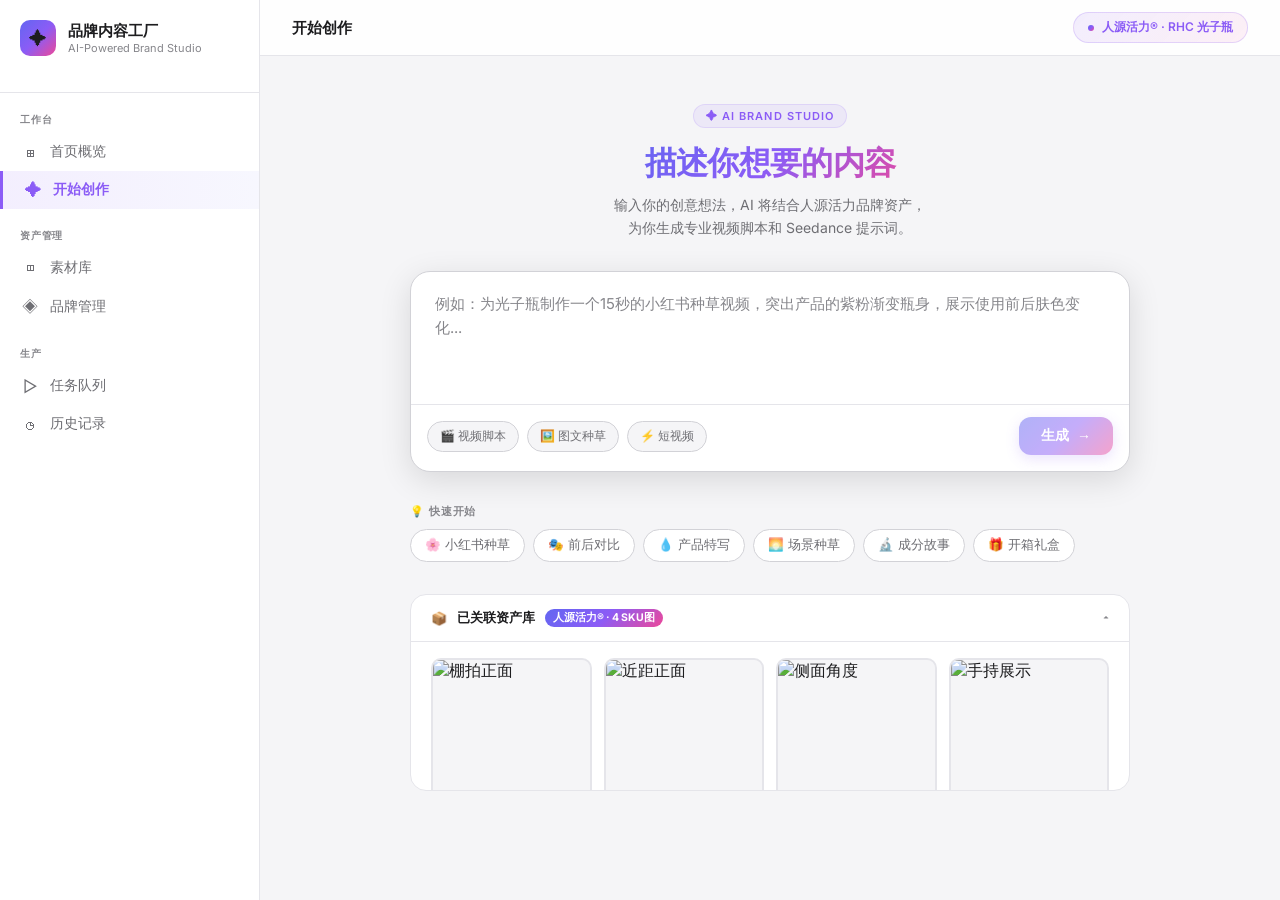
==== creation.html @ 879e96d5 "init: existing files before refactor" ====
<!DOCTYPE html>
<html lang="zh-CN">
<head>
<meta charset="UTF-8">
<meta name="viewport" content="width=device-width, initial-scale=1.0">
<title>开始创作 · 品牌AI内容工厂</title>
<link href="https://fonts.googleapis.com/css2?family=Inter:wght@300;400;500;600;700;800&display=swap" rel="stylesheet">
<style>
:root {
  --bg: #f5f5f7;
  --surface: #ffffff;
  --text: #1d1d1f;
  --text-secondary: #6e6e73;
  --text-muted: #86868b;
  --primary: #0071e3;
  --primary-hover: #0077ed;
  --accent: #a855f7;
  --accent2: #ec4899;
  --border: #d2d2d7;
  --border-light: #e5e5ea;
  --radius: 12px;
  --shadow: 0 2px 8px rgba(0,0,0,0.06);
  --shadow-lg: 0 8px 32px rgba(0,0,0,0.12);

  /* RHC 品牌色调 */
  --rhc-purple: #8b5cf6;
  --rhc-pink: #ec4899;
  --rhc-blue: #6366f1;
  --rhc-gradient: linear-gradient(135deg, #6366f1 0%, #8b5cf6 50%, #ec4899 100%);
}

* { margin: 0; padding: 0; box-sizing: border-box; }

body {
  font-family: 'Inter', -apple-system, BlinkMacSystemFont, 'PingFang SC', sans-serif;
  background: var(--bg);
  color: var(--text);
  display: flex;
  height: 100vh;
  overflow: hidden;
  -webkit-font-smoothing: antialiased;
}

/* ========== SIDEBAR ========== */
.sidebar {
  width: 260px;
  background: var(--surface);
  border-right: 1px solid var(--border-light);
  display: flex;
  flex-direction: column;
  flex-shrink: 0;
}

.sidebar-header {
  padding: 20px;
  border-bottom: 1px solid var(--border-light);
}

.logo {
  display: flex;
  align-items: center;
  gap: 12px;
  margin-bottom: 16px;
}

.logo-icon {
  width: 36px;
  height: 36px;
  background: var(--rhc-gradient);
  border-radius: 10px;
  display: flex;
  align-items: center;
  justify-content: center;
  font-size: 18px;
}

.logo-text { font-size: 15px; font-weight: 700; }
.logo-sub { font-size: 11px; color: var(--text-muted); }

.nav { padding: 12px 0; flex: 1; overflow-y: auto; }

.nav-section-label {
  font-size: 10px;
  font-weight: 600;
  color: var(--text-muted);
  text-transform: uppercase;
  letter-spacing: 0.08em;
  padding: 8px 20px 6px;
}

.nav-item {
  display: flex;
  align-items: center;
  gap: 10px;
  padding: 9px 20px;
  font-size: 13.5px;
  color: var(--text-secondary);
  cursor: pointer;
  border-radius: 0;
  transition: all 0.15s;
  text-decoration: none;
}

.nav-item:hover { background: var(--bg); color: var(--text); }

.nav-item.active {
  background: linear-gradient(90deg, rgba(139,92,246,0.1) 0%, rgba(99,102,241,0.05) 100%);
  color: var(--rhc-purple);
  font-weight: 600;
  border-left: 3px solid var(--rhc-purple);
}

.nav-icon { font-size: 16px; width: 20px; text-align: center; }

/* ========== MAIN CONTENT ========== */
.main {
  flex: 1;
  overflow: hidden;
  display: flex;
  flex-direction: column;
  background: var(--bg);
}

.topbar {
  background: rgba(255,255,255,0.85);
  backdrop-filter: blur(20px);
  border-bottom: 1px solid var(--border-light);
  padding: 0 32px;
  height: 56px;
  display: flex;
  align-items: center;
  justify-content: space-between;
  flex-shrink: 0;
}

.topbar-title {
  font-size: 15px;
  font-weight: 600;
  color: var(--text);
}

.topbar-brand {
  display: flex;
  align-items: center;
  gap: 8px;
  padding: 6px 14px;
  background: linear-gradient(135deg, rgba(139,92,246,0.1), rgba(236,72,153,0.08));
  border: 1px solid rgba(139,92,246,0.2);
  border-radius: 20px;
  font-size: 12px;
  font-weight: 600;
  color: var(--rhc-purple);
}

.brand-dot {
  width: 6px;
  height: 6px;
  background: var(--rhc-gradient);
  border-radius: 50%;
}

/* ========== CREATION STAGE ========== */
.creation-stage {
  flex: 1;
  overflow-y: auto;
  display: flex;
  flex-direction: column;
  align-items: center;
  justify-content: flex-start;
  padding: 48px 32px;
  gap: 32px;
}

/* hero area */
.hero {
  text-align: center;
  max-width: 600px;
}

.hero-label {
  display: inline-flex;
  align-items: center;
  gap: 6px;
  font-size: 11px;
  font-weight: 600;
  letter-spacing: 0.1em;
  text-transform: uppercase;
  color: var(--rhc-purple);
  background: rgba(139,92,246,0.08);
  border: 1px solid rgba(139,92,246,0.15);
  padding: 4px 12px;
  border-radius: 20px;
  margin-bottom: 16px;
}

.hero h1 {
  font-size: 32px;
  font-weight: 800;
  letter-spacing: -0.02em;
  line-height: 1.2;
  background: var(--rhc-gradient);
  -webkit-background-clip: text;
  -webkit-text-fill-color: transparent;
  background-clip: text;
  margin-bottom: 12px;
}

.hero p {
  font-size: 14px;
  color: var(--text-secondary);
  line-height: 1.6;
}

/* ========== PROMPT BOX ========== */
.prompt-container {
  width: 100%;
  max-width: 720px;
}

.prompt-box {
  background: var(--surface);
  border: 1.5px solid var(--border);
  border-radius: 20px;
  box-shadow: var(--shadow-lg);
  overflow: hidden;
  transition: border-color 0.2s, box-shadow 0.2s;
}

.prompt-box:focus-within {
  border-color: var(--rhc-purple);
  box-shadow: 0 0 0 4px rgba(139,92,246,0.12), var(--shadow-lg);
}

.prompt-textarea {
  width: 100%;
  padding: 20px 24px 12px;
  border: none;
  outline: none;
  font-size: 15px;
  font-family: inherit;
  color: var(--text);
  resize: none;
  background: transparent;
  line-height: 1.6;
  min-height: 100px;
}

.prompt-textarea::placeholder { color: var(--text-muted); }

.prompt-footer {
  display: flex;
  align-items: center;
  justify-content: space-between;
  padding: 12px 16px 16px;
  border-top: 1px solid var(--border-light);
}

.prompt-actions {
  display: flex;
  align-items: center;
  gap: 8px;
}

.action-chip {
  display: flex;
  align-items: center;
  gap: 5px;
  padding: 6px 12px;
  border: 1px solid var(--border);
  border-radius: 20px;
  font-size: 12px;
  font-weight: 500;
  color: var(--text-secondary);
  background: var(--bg);
  cursor: pointer;
  transition: all 0.15s;
  white-space: nowrap;
}

.action-chip:hover {
  border-color: var(--rhc-purple);
  color: var(--rhc-purple);
  background: rgba(139,92,246,0.05);
}

.action-chip.active {
  border-color: var(--rhc-purple);
  color: var(--rhc-purple);
  background: rgba(139,92,246,0.08);
  font-weight: 600;
}

.generate-btn {
  display: flex;
  align-items: center;
  gap: 8px;
  padding: 10px 22px;
  background: var(--rhc-gradient);
  color: white;
  border: none;
  border-radius: 12px;
  font-size: 14px;
  font-weight: 600;
  cursor: pointer;
  transition: all 0.2s;
  box-shadow: 0 4px 14px rgba(139,92,246,0.35);
}

.generate-btn:hover {
  transform: translateY(-1px);
  box-shadow: 0 6px 20px rgba(139,92,246,0.45);
}

.generate-btn:active { transform: translateY(0); }

.generate-btn:disabled {
  opacity: 0.5;
  cursor: not-allowed;
  transform: none;
}

/* ========== QUICK PROMPTS ========== */
.quick-prompts {
  width: 100%;
  max-width: 720px;
}

.quick-prompts-label {
  font-size: 11px;
  font-weight: 600;
  color: var(--text-muted);
  text-transform: uppercase;
  letter-spacing: 0.08em;
  margin-bottom: 10px;
}

.quick-prompts-grid {
  display: flex;
  flex-wrap: wrap;
  gap: 8px;
}

.quick-chip {
  padding: 7px 14px;
  background: var(--surface);
  border: 1px solid var(--border);
  border-radius: 20px;
  font-size: 12.5px;
  color: var(--text-secondary);
  cursor: pointer;
  transition: all 0.15s;
}

.quick-chip:hover {
  border-color: var(--rhc-purple);
  color: var(--rhc-purple);
  background: rgba(139,92,246,0.04);
}

/* ========== ASSET LIBRARY PANEL ========== */
.asset-panel {
  width: 100%;
  max-width: 720px;
  background: var(--surface);
  border: 1px solid var(--border-light);
  border-radius: 16px;
  overflow: hidden;
}

.asset-panel-header {
  display: flex;
  align-items: center;
  justify-content: space-between;
  padding: 14px 20px;
  border-bottom: 1px solid var(--border-light);
  cursor: pointer;
  user-select: none;
}

.asset-panel-title {
  display: flex;
  align-items: center;
  gap: 10px;
  font-size: 13px;
  font-weight: 600;
}

.asset-panel-badge {
  display: inline-flex;
  align-items: center;
  gap: 4px;
  font-size: 10.5px;
  font-weight: 700;
  color: white;
  background: var(--rhc-gradient);
  padding: 2px 8px;
  border-radius: 20px;
}

.asset-panel-toggle {
  font-size: 12px;
  color: var(--text-muted);
  transition: transform 0.2s;
}

.asset-panel-toggle.open { transform: rotate(180deg); }

.asset-grid {
  display: grid;
  grid-template-columns: repeat(4, 1fr);
  gap: 12px;
  padding: 16px 20px 20px;
}

.asset-card {
  border: 2px solid var(--border-light);
  border-radius: 10px;
  overflow: hidden;
  cursor: pointer;
  transition: all 0.2s;
  position: relative;
  background: var(--bg);
}

.asset-card:hover {
  border-color: var(--rhc-purple);
  box-shadow: 0 4px 16px rgba(139,92,246,0.15);
  transform: translateY(-2px);
}

.asset-card.selected {
  border-color: var(--rhc-purple);
  box-shadow: 0 0 0 3px rgba(139,92,246,0.2);
}

.asset-card img {
  width: 100%;
  aspect-ratio: 1;
  object-fit: cover;
  display: block;
}

.asset-card-label {
  padding: 6px 8px;
  font-size: 10.5px;
  color: var(--text-secondary);
  font-weight: 500;
  white-space: nowrap;
  overflow: hidden;
  text-overflow: ellipsis;
  border-top: 1px solid var(--border-light);
}

.asset-check {
  position: absolute;
  top: 6px;
  right: 6px;
  width: 20px;
  height: 20px;
  background: var(--rhc-gradient);
  border-radius: 50%;
  display: none;
  align-items: center;
  justify-content: center;
  color: white;
  font-size: 11px;
  font-weight: 700;
}

.asset-card.selected .asset-check { display: flex; }

/* ========== GENERATION RESULT ========== */
.result-area {
  width: 100%;
  max-width: 720px;
  display: none;
}

.result-area.show { display: block; }

.result-card {
  background: var(--surface);
  border: 1px solid var(--border-light);
  border-radius: 16px;
  overflow: hidden;
}

.result-header {
  display: flex;
  align-items: center;
  gap: 10px;
  padding: 14px 20px;
  border-bottom: 1px solid var(--border-light);
}

.result-status {
  display: flex;
  align-items: center;
  gap: 6px;
  font-size: 13px;
  font-weight: 600;
}

.status-dot {
  width: 8px;
  height: 8px;
  border-radius: 50%;
  background: #34c759;
}

.status-dot.loading {
  background: var(--rhc-purple);
  animation: pulse 1.2s infinite;
}

@keyframes pulse {
  0%, 100% { opacity: 1; transform: scale(1); }
  50% { opacity: 0.5; transform: scale(0.8); }
}

.result-body {
  padding: 20px;
}

.result-prompt-out {
  background: linear-gradient(135deg, rgba(99,102,241,0.04), rgba(139,92,246,0.04));
  border: 1px solid rgba(139,92,246,0.1);
  border-radius: 10px;
  padding: 14px 16px;
  font-size: 13.5px;
  line-height: 1.7;
  color: var(--text);
  margin-bottom: 16px;
  white-space: pre-wrap;
}

.result-image-row {
  display: flex;
  gap: 10px;
  flex-wrap: wrap;
}

.result-sku-chip {
  display: flex;
  align-items: center;
  gap: 8px;
  padding: 8px 12px;
  background: var(--bg);
  border: 1px solid var(--border);
  border-radius: 8px;
  font-size: 12px;
  color: var(--text-secondary);
}

.result-sku-chip img {
  width: 28px;
  height: 28px;
  object-fit: cover;
  border-radius: 4px;
}

.result-actions {
  display: flex;
  gap: 8px;
  margin-top: 16px;
}

.result-btn {
  display: flex;
  align-items: center;
  gap: 6px;
  padding: 8px 16px;
  border-radius: 8px;
  font-size: 12.5px;
  font-weight: 600;
  cursor: pointer;
  border: 1px solid var(--border);
  background: var(--bg);
  color: var(--text-secondary);
  transition: all 0.15s;
}

.result-btn:hover { background: var(--surface); border-color: var(--rhc-purple); color: var(--rhc-purple); }

.result-btn.primary {
  background: var(--rhc-gradient);
  color: white;
  border: none;
  box-shadow: 0 4px 12px rgba(139,92,246,0.3);
}

.result-btn.primary:hover { opacity: 0.9; color: white; }

/* ========== GENERATION PROGRESS ========== */
.progress-bar-wrap {
  height: 3px;
  background: var(--border-light);
  border-radius: 2px;
  overflow: hidden;
  margin-top: 12px;
}

.progress-bar {
  height: 100%;
  background: var(--rhc-gradient);
  border-radius: 2px;
  transition: width 0.3s ease;
}

/* ========== LOADING SKELETON ========== */
.skeleton {
  background: linear-gradient(90deg, #f0f0f2 25%, #e8e8ec 50%, #f0f0f2 75%);
  background-size: 200% 100%;
  animation: shimmer 1.5s infinite;
  border-radius: 6px;
}

@keyframes shimmer {
  0% { background-position: 200% 0; }
  100% { background-position: -200% 0; }
}

/* ========== SCROLLBAR ========== */
.creation-stage::-webkit-scrollbar { width: 6px; }
.creation-stage::-webkit-scrollbar-track { background: transparent; }
.creation-stage::-webkit-scrollbar-thumb { background: var(--border); border-radius: 3px; }
</style>
</head>
<body>

<!-- SIDEBAR -->
<nav class="sidebar">
  <div class="sidebar-header">
    <div class="logo">
      <div class="logo-icon">✦</div>
      <div>
        <div class="logo-text">品牌内容工厂</div>
        <div class="logo-sub">AI-Powered Brand Studio</div>
      </div>
    </div>
  </div>

  <div class="nav">
    <div class="nav-section-label">工作台</div>
    <a href="index.html" class="nav-item">
      <span class="nav-icon">⊞</span> 首页概览
    </a>
    <a href="creation.html" class="nav-item active">
      <span class="nav-icon">✦</span> 开始创作
    </a>

    <div class="nav-section-label" style="margin-top:12px;">资产管理</div>
    <a href="index.html#assets" class="nav-item">
      <span class="nav-icon">◫</span> 素材库
    </a>
    <a href="index.html#brands" class="nav-item">
      <span class="nav-icon">◈</span> 品牌管理
    </a>

    <div class="nav-section-label" style="margin-top:12px;">生产</div>
    <a href="index.html#tasks" class="nav-item">
      <span class="nav-icon">▷</span> 任务队列
    </a>
    <a href="index.html#history" class="nav-item">
      <span class="nav-icon">◷</span> 历史记录
    </a>
  </div>
</nav>

<!-- MAIN -->
<div class="main">
  <!-- Topbar -->
  <div class="topbar">
    <div class="topbar-title">开始创作</div>
    <div class="topbar-brand">
      <div class="brand-dot"></div>
      人源活力® · RHC 光子瓶
    </div>
  </div>

  <!-- Creation Stage -->
  <div class="creation-stage">

    <!-- Hero -->
    <div class="hero">
      <div class="hero-label">✦ AI Brand Studio</div>
      <h1>描述你想要的内容</h1>
      <p>输入你的创意想法，AI 将结合人源活力品牌资产，<br>为你生成专业视频脚本和 Seedance 提示词。</p>
    </div>

    <!-- Prompt Input -->
    <div class="prompt-container">
      <div class="prompt-box">
        <textarea
          class="prompt-textarea"
          id="promptInput"
          placeholder="例如：为光子瓶制作一个15秒的小红书种草视频，突出产品的紫粉渐变瓶身，展示使用前后肤色变化..."
          rows="4"
          oninput="onPromptInput()"
        ></textarea>
        <div class="prompt-footer">
          <div class="prompt-actions">
            <div class="action-chip" id="chipVideo" onclick="toggleMode('video')">🎬 视频脚本</div>
            <div class="action-chip" id="chipImage" onclick="toggleMode('image')">🖼️ 图文种草</div>
            <div class="action-chip" id="chipShort" onclick="toggleMode('short')">⚡ 短视频</div>
          </div>
          <button class="generate-btn" id="generateBtn" onclick="generate()" disabled>
            <span>生成</span>
            <span>→</span>
          </button>
        </div>
      </div>
    </div>

    <!-- Quick Prompts -->
    <div class="quick-prompts">
      <div class="quick-prompts-label">💡 快速开始</div>
      <div class="quick-prompts-grid">
        <div class="quick-chip" onclick="fillPrompt('光子瓶15秒小红书种草，突出紫粉渐变瓶身质感，手持展示，氛围感打光')">🌸 小红书种草</div>
        <div class="quick-chip" onclick="fillPrompt('蒙娜丽莎使用前后对比，暗沉皮肤→透亮光感，戏剧性转变，15秒竖屏')">🎭 前后对比</div>
        <div class="quick-chip" onclick="fillPrompt('精华液滴落特写，慢镜头微距，光线折射，科技感，展示产品质地')">💧 产品特写</div>
        <div class="quick-chip" onclick="fillPrompt('白领女性早晨护肤routine，光子瓶作为核心步骤，温柔日系风格')">🌅 场景种草</div>
        <div class="quick-chip" onclick="fillPrompt('成分可视化：蛋白酶在皮肤表面作用的科技动画，配合真实产品展示')">🔬 成分故事</div>
        <div class="quick-chip" onclick="fillPrompt('开箱视频，高端礼盒拆封，光子瓶出镜，奢侈品质感拍摄风格')">🎁 开箱礼盒</div>
      </div>
    </div>

    <!-- Asset Library Panel -->
    <div class="asset-panel" id="assetPanel">
      <div class="asset-panel-header" onclick="toggleAssetPanel()">
        <div class="asset-panel-title">
          <span>📦</span>
          <span>已关联资产库</span>
          <div class="asset-panel-badge">人源活力® · 4 SKU图</div>
        </div>
        <div class="asset-panel-toggle open" id="assetToggle">▾</div>
      </div>
      <div id="assetGrid" class="asset-grid">
        <div class="asset-card" id="asset-01" onclick="toggleAsset('01')">
          <img src="https://vlc-bmc-media-storage-global.bluemediacdn.com/blueai_media_storage/1746837956497416/task-610120549766529029/01-studio-front.png" alt="棚拍正面" loading="lazy" />
          <div class="asset-card-label">01 · 棚拍正面</div>
          <div class="asset-check">✓</div>
        </div>
        <div class="asset-card" id="asset-02" onclick="toggleAsset('02')">
          <img src="https://vlc-bmc-media-storage-global.bluemediacdn.com/blueai_media_storage/1746837956497416/task-610120562164891663/02-closeup-front.png" alt="近距正面" loading="lazy" />
          <div class="asset-card-label">02 · 近距正面</div>
          <div class="asset-check">✓</div>
        </div>
        <div class="asset-card" id="asset-03" onclick="toggleAsset('03')">
          <img src="https://vlc-bmc-media-storage-global.bluemediacdn.com/blueai_media_storage/1746837956497416/task-610120578925330437/03-side-angle.png" alt="侧面角度" loading="lazy" />
          <div class="asset-card-label">03 · 侧面角度</div>
          <div class="asset-check">✓</div>
        </div>
        <div class="asset-card" id="asset-04" onclick="toggleAsset('04')">
          <img src="https://vlc-bmc-media-storage-global.bluemediacdn.com/blueai_media_storage/1746837956497416/task-610120595870318607/04-handheld.png" alt="手持展示" loading="lazy" />
          <div class="asset-card-label">04 · 手持展示</div>
          <div class="asset-check">✓</div>
        </div>
      </div>
    </div>

    <!-- Result Area -->
    <div class="result-area" id="resultArea">
      <div class="result-card">
        <div class="result-header">
          <div class="result-status">
            <div class="status-dot loading" id="statusDot"></div>
            <span id="statusText">正在生成...</span>
          </div>
          <div id="progressWrap" class="progress-bar-wrap" style="flex:1; margin-left:16px;">
            <div class="progress-bar" id="progressBar" style="width:0%"></div>
          </div>
        </div>
        <div class="result-body" id="resultBody">
          <div class="skeleton" style="height:18px;width:60%;margin-bottom:10px;"></div>
          <div class="skeleton" style="height:14px;width:90%;margin-bottom:8px;"></div>
          <div class="skeleton" style="height:14px;width:75%;margin-bottom:8px;"></div>
          <div class="skeleton" style="height:14px;width:82%;"></div>
        </div>
      </div>
    </div>

    <!-- spacer -->
    <div style="height:40px;"></div>
  </div>
</div>

<script>
// ========== STATE ==========
let selectedMode = null;
let selectedAssets = new Set();
let isGenerating = false;

const assetMeta = {
  '01': { label: '棚拍正面', url: 'https://vlc-bmc-media-storage-global.bluemediacdn.com/blueai_media_storage/1746837956497416/task-610120549766529029/01-studio-front.png' },
  '02': { label: '近距正面', url: 'https://vlc-bmc-media-storage-global.bluemediacdn.com/blueai_media_storage/1746837956497416/task-610120562164891663/02-closeup-front.png' },
  '03': { label: '侧面角度', url: 'https://vlc-bmc-media-storage-global.bluemediacdn.com/blueai_media_storage/1746837956497416/task-610120578925330437/03-side-angle.png' },
  '04': { label: '手持展示', url: 'https://vlc-bmc-media-storage-global.bluemediacdn.com/blueai_media_storage/1746837956497416/task-610120595870318607/04-handheld.png' },
};

// ========== PROMPT INPUT ==========
function onPromptInput() {
  const val = document.getElementById('promptInput').value.trim();
  document.getElementById('generateBtn').disabled = val.length === 0;
}

function fillPrompt(text) {
  document.getElementById('promptInput').value = text;
  onPromptInput();
  document.getElementById('promptInput').focus();
}

// ========== MODE TOGGLE ==========
function toggleMode(mode) {
  if (selectedMode === mode) {
    selectedMode = null;
    document.getElementById('chip' + mode.charAt(0).toUpperCase() + mode.slice(1)).classList.remove('active');
  } else {
    ['video','image','short'].forEach(m => {
      document.getElementById('chip' + m.charAt(0).toUpperCase() + m.slice(1)).classList.remove('active');
    });
    selectedMode = mode;
    document.getElementById('chip' + mode.charAt(0).toUpperCase() + mode.slice(1)).classList.add('active');
  }
}

// ========== ASSET TOGGLE ==========
function toggleAsset(id) {
  const card = document.getElementById('asset-' + id);
  if (selectedAssets.has(id)) {
    selectedAssets.delete(id);
    card.classList.remove('selected');
  } else {
    selectedAssets.add(id);
    card.classList.add('selected');
  }
}

function toggleAssetPanel() {
  const grid = document.getElementById('assetGrid');
  const toggle = document.getElementById('assetToggle');
  if (grid.style.display === 'none') {
    grid.style.display = 'grid';
    toggle.classList.add('open');
  } else {
    grid.style.display = 'none';
    toggle.classList.remove('open');
  }
}

// ========== GENERATE ==========
function generate() {
  if (isGenerating) return;
  const prompt = document.getElementById('promptInput').value.trim();
  if (!prompt) return;

  isGenerating = true;
  document.getElementById('generateBtn').disabled = true;

  // Show result area
  const resultArea = document.getElementById('resultArea');
  resultArea.classList.add('show');
  resultArea.scrollIntoView({ behavior: 'smooth', block: 'nearest' });

  // Reset
  document.getElementById('statusDot').className = 'status-dot loading';
  document.getElementById('statusText').textContent = '正在生成...';
  document.getElementById('progressBar').style.width = '0%';
  document.getElementById('resultBody').innerHTML = `
    <div class="skeleton" style="height:18px;width:60%;margin-bottom:10px;"></div>
    <div class="skeleton" style="height:14px;width:90%;margin-bottom:8px;"></div>
    <div class="skeleton" style="height:14px;width:75%;margin-bottom:8px;"></div>
    <div class="skeleton" style="height:14px;width:82%;"></div>
  `;

  // Fake progress
  let prog = 0;
  const progTimer = setInterval(() => {
    prog = Math.min(prog + Math.random() * 18, 85);
    document.getElementById('progressBar').style.width = prog + '%';
  }, 400);

  // Build output based on mode + prompt
  const mode = selectedMode || 'video';
  const assets = Array.from(selectedAssets);

  setTimeout(() => {
    clearInterval(progTimer);
    document.getElementById('progressBar').style.width = '100%';
    document.getElementById('statusDot').className = 'status-dot';
    document.getElementById('statusText').textContent = '生成完成 ✓';

    const output = buildOutput(prompt, mode, assets);
    document.getElementById('resultBody').innerHTML = output;

    isGenerating = false;
    document.getElementById('generateBtn').disabled = false;
  }, 2400);
}

function buildOutput(prompt, mode, assets) {
  const modeLabel = { video: '🎬 Seedance 视频提示词', image: '🖼️ 图文种草文案', short: '⚡ 短视频脚本' }[mode] || '🎬 Seedance 视频提示词';

  // Selected asset chips
  let assetChips = '';
  const assetKeys = assets.length > 0 ? assets : ['01'];
  assetKeys.forEach(id => {
    const a = assetMeta[id];
    if (a) {
      assetChips += `<div class="result-sku-chip"><img src="${a.url}" alt="${a.label}"/>${a.label}</div>`;
    }
  });

  // Build a structured prompt
  const generatedPrompt = buildSeedancePrompt(prompt, mode, assetKeys);

  return `
    <div style="font-size:11px;font-weight:600;text-transform:uppercase;letter-spacing:0.08em;color:var(--text-muted);margin-bottom:10px;">${modeLabel}</div>
    <div class="result-prompt-out">${generatedPrompt}</div>
    <div style="font-size:11px;font-weight:600;color:var(--text-muted);margin-bottom:8px;">📦 关联素材</div>
    <div class="result-image-row">${assetChips}</div>
    <div class="result-actions">
      <button class="result-btn primary" onclick="copyResult()">📋 复制提示词</button>
      <button class="result-btn" onclick="refine()">✦ 优化</button>
      <button class="result-btn" onclick="resetResult()">↺ 重新生成</button>
    </div>
  `;
}

function buildSeedancePrompt(userPrompt, mode, assets) {
  const assetDesc = assets.includes('04') ? 'hand-held product shot with visible label'
    : assets.includes('01') ? 'studio product shot, warm bokeh background'
    : assets.includes('03') ? 'side-angle shot showing bubble texture layer'
    : 'close-up product shot on white surface';

  if (mode === 'image') {
    return `📝 小红书图文种草文案\n\n【标题】：比精华更精华！这瓶光子瓶让我皮肤的毛孔都哭了👏\n\n【正文】：\n真的被这瓶「人源活力 光子瓶」拿捏了！\n紫粉渐变的瓶身，一看就很高级～\n最近换季皮肤超干，用了一周已经不一样了！\n蛋白酶成分真的会让皮肤变透！\n\n配上你的创意：「${userPrompt}」\n\n#护肤 #精华液 #人源活力 #光子瓶 #护肤推荐`;
  }

  if (mode === 'short') {
    return `🎬 短视频脚本 (15s)\n\n第0-3秒：产品特写开场\n镜头：${assetDesc}\n描述：光子瓶棚拍，紫粉渐变色泽，暖光打亮\n\n第4-10秒：使用场景\n${userPrompt}\n镜头：手持滴管，精华液落于掌心，慢镜头\n\n第11-15秒：效果呈现 + CTA\n画面：对比切换，Logo定格\n文案：人源活力®  肌肤焕新蛋白酶精华`;
  }

  // default: video / seedance prompt
  return `Seedance 2.0 提示词\n\nA ${assetDesc} of RHC Skin Renewal Protease Essence (光子瓶), featuring a translucent frosted glass dropper bottle with purple-to-pink gradient. ${userPrompt} Cinematic product photography, soft key light with warm bokeh, ultra-high definition, 9:16 vertical format, luxury skincare aesthetic, no text overlays. Camera: slow push-in, shallow depth of field.\n\n参考图：光子瓶素材 ${assets.map(id => '#' + id).join(', ') || '#01'}\n平台：抖音 / 小红书\n时长：15s`;
}

function copyResult() {
  const text = document.querySelector('.result-prompt-out')?.textContent || '';
  navigator.clipboard.writeText(text).then(() => {
    const btn = event.target;
    const orig = btn.textContent;
    btn.textContent = '✓ 已复制';
    setTimeout(() => btn.textContent = orig, 1500);
  });
}

function refine() {
  const currentPrompt = document.getElementById('promptInput').value;
  document.getElementById('promptInput').value = currentPrompt + '，更具视觉冲击力，突出产品质感';
  generate();
}

function resetResult() {
  document.getElementById('resultArea').classList.remove('show');
  document.getElementById('promptInput').value = '';
  document.getElementById('generateBtn').disabled = true;
}
</script>
</body>
</html>
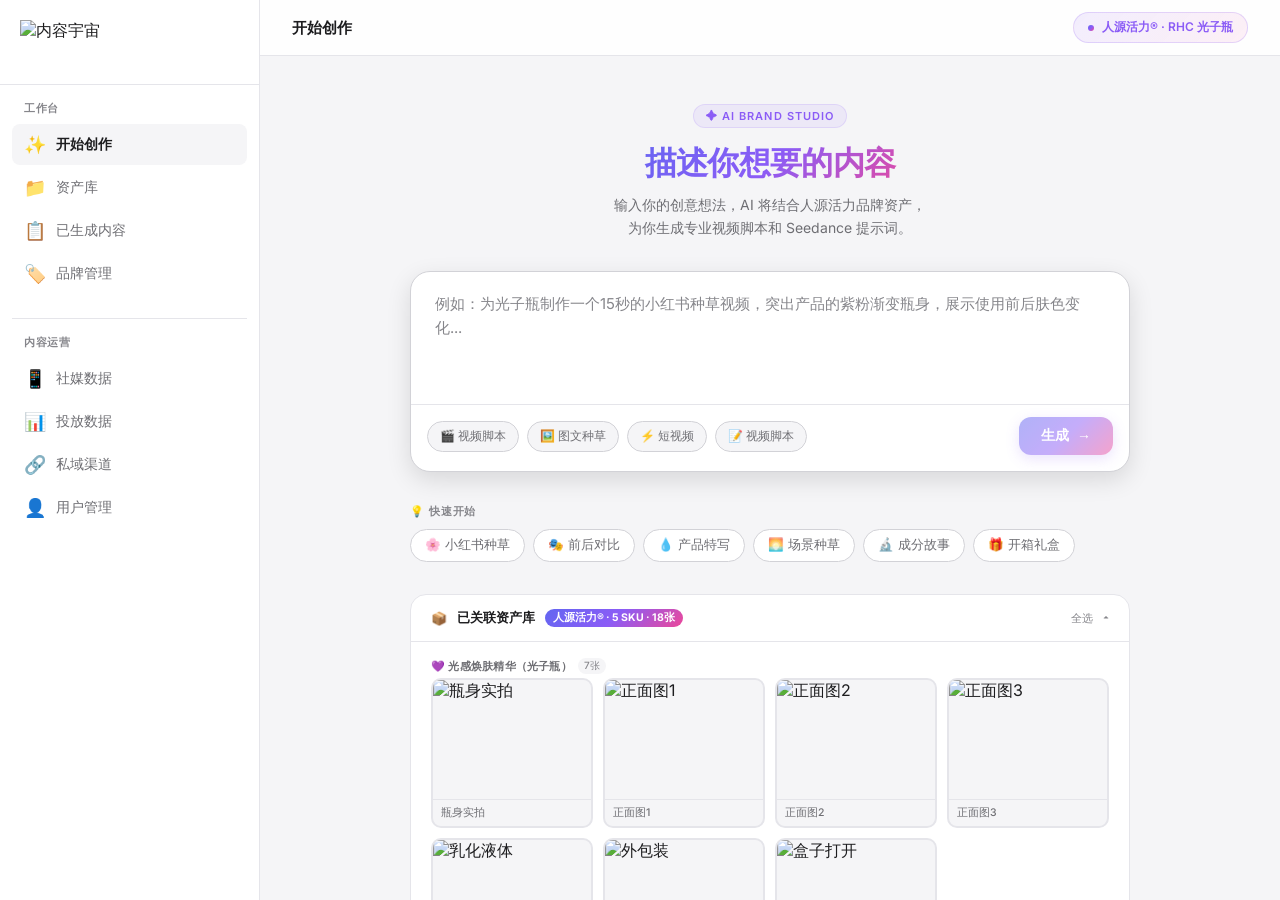
==== commit 33d47198: "v1.0: 完整内容工厂平台 — 社媒数据 + 投放数据 + 内容智能 - 新增社媒数据页：KPI卡片 + 可排序表格 + 手动录入 + CSV导入 - 新增投放数据页：消耗/展现/CTR/ROAS表" ====
--- a/creation.html
+++ b/creation.html
@@ -5,112 +5,15 @@
 <meta name="viewport" content="width=device-width, initial-scale=1.0">
 <title>开始创作 · 品牌AI内容工厂</title>
 <link href="https://fonts.googleapis.com/css2?family=Inter:wght@300;400;500;600;700;800&display=swap" rel="stylesheet">
+<link rel="stylesheet" href="/css/design-system.css">
 <style>
 :root {
-  --bg: #f5f5f7;
-  --surface: #ffffff;
-  --text: #1d1d1f;
-  --text-secondary: #6e6e73;
-  --text-muted: #86868b;
-  --primary: #0071e3;
-  --primary-hover: #0077ed;
-  --accent: #a855f7;
-  --accent2: #ec4899;
-  --border: #d2d2d7;
-  --border-light: #e5e5ea;
-  --radius: 12px;
-  --shadow: 0 2px 8px rgba(0,0,0,0.06);
-  --shadow-lg: 0 8px 32px rgba(0,0,0,0.12);
-
   /* RHC 品牌色调 */
   --rhc-purple: #8b5cf6;
   --rhc-pink: #ec4899;
   --rhc-blue: #6366f1;
   --rhc-gradient: linear-gradient(135deg, #6366f1 0%, #8b5cf6 50%, #ec4899 100%);
 }
-
-* { margin: 0; padding: 0; box-sizing: border-box; }
-
-body {
-  font-family: 'Inter', -apple-system, BlinkMacSystemFont, 'PingFang SC', sans-serif;
-  background: var(--bg);
-  color: var(--text);
-  display: flex;
-  height: 100vh;
-  overflow: hidden;
-  -webkit-font-smoothing: antialiased;
-}
-
-/* ========== SIDEBAR ========== */
-.sidebar {
-  width: 260px;
-  background: var(--surface);
-  border-right: 1px solid var(--border-light);
-  display: flex;
-  flex-direction: column;
-  flex-shrink: 0;
-}
-
-.sidebar-header {
-  padding: 20px;
-  border-bottom: 1px solid var(--border-light);
-}
-
-.logo {
-  display: flex;
-  align-items: center;
-  gap: 12px;
-  margin-bottom: 16px;
-}
-
-.logo-icon {
-  width: 36px;
-  height: 36px;
-  background: var(--rhc-gradient);
-  border-radius: 10px;
-  display: flex;
-  align-items: center;
-  justify-content: center;
-  font-size: 18px;
-}
-
-.logo-text { font-size: 15px; font-weight: 700; }
-.logo-sub { font-size: 11px; color: var(--text-muted); }
-
-.nav { padding: 12px 0; flex: 1; overflow-y: auto; }
-
-.nav-section-label {
-  font-size: 10px;
-  font-weight: 600;
-  color: var(--text-muted);
-  text-transform: uppercase;
-  letter-spacing: 0.08em;
-  padding: 8px 20px 6px;
-}
-
-.nav-item {
-  display: flex;
-  align-items: center;
-  gap: 10px;
-  padding: 9px 20px;
-  font-size: 13.5px;
-  color: var(--text-secondary);
-  cursor: pointer;
-  border-radius: 0;
-  transition: all 0.15s;
-  text-decoration: none;
-}
-
-.nav-item:hover { background: var(--bg); color: var(--text); }
-
-.nav-item.active {
-  background: linear-gradient(90deg, rgba(139,92,246,0.1) 0%, rgba(99,102,241,0.05) 100%);
-  color: var(--rhc-purple);
-  font-weight: 600;
-  border-left: 3px solid var(--rhc-purple);
-}
-
-.nav-icon { font-size: 16px; width: 20px; text-align: center; }
 
 /* ========== MAIN CONTENT ========== */
 .main {
@@ -361,10 +264,21 @@
 .asset-panel {
   width: 100%;
   max-width: 720px;
+  max-height: 460px;
   background: var(--surface);
   border: 1px solid var(--border-light);
   border-radius: 16px;
-  overflow: hidden;
+  display: flex;
+  flex-direction: column;
+  flex-shrink: 0;
+}
+
+#assetContent {
+  flex: 1;
+  min-height: 0;
+  overflow-y: auto;
+  overscroll-behavior: contain;
+  -webkit-overflow-scrolling: touch;
 }
 
 .asset-panel-header {
@@ -408,8 +322,35 @@
 .asset-grid {
   display: grid;
   grid-template-columns: repeat(4, 1fr);
-  gap: 12px;
-  padding: 16px 20px 20px;
+  gap: 10px;
+  padding: 0 20px 16px;
+}
+
+.asset-sku-group {
+  padding: 12px 20px 4px;
+}
+
+.asset-sku-group:first-child {
+  padding-top: 16px;
+}
+
+.asset-sku-label {
+  font-size: 11px;
+  font-weight: 600;
+  color: var(--text-secondary);
+  letter-spacing: 0.02em;
+  display: flex;
+  align-items: center;
+  gap: 6px;
+}
+
+.asset-sku-count {
+  font-size: 10px;
+  font-weight: 500;
+  color: var(--text-muted);
+  background: var(--bg);
+  padding: 1px 6px;
+  border-radius: 8px;
 }
 
 .asset-card {
@@ -435,7 +376,7 @@
 
 .asset-card img {
   width: 100%;
-  aspect-ratio: 1;
+  aspect-ratio: 4/3;
   object-fit: cover;
   display: block;
 }
@@ -628,49 +569,63 @@
 </head>
 <body>
 
-<!-- SIDEBAR -->
-<nav class="sidebar">
+<!-- SIDEBAR (shared with index.html) -->
+<aside class="sidebar">
   <div class="sidebar-header">
     <div class="logo">
-      <div class="logo-icon">✦</div>
-      <div>
-        <div class="logo-text">品牌内容工厂</div>
-        <div class="logo-sub">AI-Powered Brand Studio</div>
+      <img src="assets/logo_black.png" alt="内容宇宙" style="height: 28px; width: auto; object-fit: contain;">
+    </div>
+  </div>
+
+  <nav class="nav">
+    <div class="nav-section">
+      <div class="nav-label">工作台</div>
+      <div class="nav-item active" data-page="creation" onclick="navigateTo('creation')">
+        <span class="nav-icon">✨</span>
+        <span>开始创作</span>
+      </div>
+      <div class="nav-item" data-page="assets" onclick="navigateTo('assets')">
+        <span class="nav-icon">📁</span>
+        <span>资产库</span>
+      </div>
+      <div class="nav-item" data-page="contents" onclick="navigateTo('contents')">
+        <span class="nav-icon">📋</span>
+        <span>已生成内容</span>
+      </div>
+      <div class="nav-item" data-page="brands" onclick="navigateTo('brands')">
+        <span class="nav-icon">🏷️</span>
+        <span>品牌管理</span>
       </div>
     </div>
-  </div>
-
-  <div class="nav">
-    <div class="nav-section-label">工作台</div>
-    <a href="index.html" class="nav-item">
-      <span class="nav-icon">⊞</span> 首页概览
-    </a>
-    <a href="creation.html" class="nav-item active">
-      <span class="nav-icon">✦</span> 开始创作
-    </a>
-
-    <div class="nav-section-label" style="margin-top:12px;">资产管理</div>
-    <a href="index.html#assets" class="nav-item">
-      <span class="nav-icon">◫</span> 素材库
-    </a>
-    <a href="index.html#brands" class="nav-item">
-      <span class="nav-icon">◈</span> 品牌管理
-    </a>
-
-    <div class="nav-section-label" style="margin-top:12px;">生产</div>
-    <a href="index.html#tasks" class="nav-item">
-      <span class="nav-icon">▷</span> 任务队列
-    </a>
-    <a href="index.html#history" class="nav-item">
-      <span class="nav-icon">◷</span> 历史记录
-    </a>
-  </div>
-</nav>
+
+    <div class="nav-separator"></div>
+
+    <div class="nav-section">
+      <div class="nav-label">内容运营</div>
+      <div class="nav-item" data-page="social-media" onclick="navigateTo('social-media')">
+        <span class="nav-icon">📱</span>
+        <span>社媒数据</span>
+      </div>
+      <div class="nav-item" data-page="ad-data" onclick="navigateTo('ad-data')">
+        <span class="nav-icon">📊</span>
+        <span>投放数据</span>
+      </div>
+      <div class="nav-item" data-page="private-channel" onclick="navigateTo('private-channel')">
+        <span class="nav-icon">🔗</span>
+        <span>私域渠道</span>
+      </div>
+      <div class="nav-item" data-page="user-mgmt" onclick="navigateTo('user-mgmt')">
+        <span class="nav-icon">👤</span>
+        <span>用户管理</span>
+      </div>
+    </div>
+  </nav>
+</aside>
 
 <!-- MAIN -->
 <div class="main">
-  <!-- Topbar -->
-  <div class="topbar">
+  <!-- Topbar (creation mode) -->
+  <div class="topbar" id="creationTopbar">
     <div class="topbar-title">开始创作</div>
     <div class="topbar-brand">
       <div class="brand-dot"></div>
@@ -678,8 +633,17 @@
     </div>
   </div>
 
-  <!-- Creation Stage -->
-  <div class="creation-stage">
+  <!-- Breadcrumb bar (SPA pages) -->
+  <div class="breadcrumb-bar" id="spaBreadcrumb" style="display:none;">
+    <div class="breadcrumb" id="breadcrumb"></div>
+    <div class="quick-actions">
+      <button class="quick-btn" onclick="navigateTo('assets')">📁 资产库</button>
+      <button class="quick-btn" onclick="navigateTo('brands')">🏷️ 品牌管理</button>
+    </div>
+  </div>
+
+  <!-- ===== Inline Creation UI ===== -->
+  <div class="creation-stage" id="creationUI">
 
     <!-- Hero -->
     <div class="hero">
@@ -703,6 +667,7 @@
             <div class="action-chip" id="chipVideo" onclick="toggleMode('video')">🎬 视频脚本</div>
             <div class="action-chip" id="chipImage" onclick="toggleMode('image')">🖼️ 图文种草</div>
             <div class="action-chip" id="chipShort" onclick="toggleMode('short')">⚡ 短视频</div>
+            <div class="action-chip" id="chipStoryboard" onclick="toggleMode('storyboard')">📝 视频脚本</div>
           </div>
           <button class="generate-btn" id="generateBtn" onclick="generate()" disabled>
             <span>生成</span>
@@ -731,30 +696,127 @@
         <div class="asset-panel-title">
           <span>📦</span>
           <span>已关联资产库</span>
-          <div class="asset-panel-badge">人源活力® · 4 SKU图</div>
+          <div class="asset-panel-badge">人源活力® · 5 SKU · 18张</div>
         </div>
-        <div class="asset-panel-toggle open" id="assetToggle">▾</div>
+        <div style="display:flex;align-items:center;gap:10px;">
+          <span style="font-size:11px;color:var(--text-muted);cursor:pointer;" onclick="event.stopPropagation();selectAllAssets();" id="selectAllBtn">全选</span>
+          <div class="asset-panel-toggle open" id="assetToggle">▾</div>
+        </div>
       </div>
-      <div id="assetGrid" class="asset-grid">
-        <div class="asset-card" id="asset-01" onclick="toggleAsset('01')">
-          <img src="https://vlc-bmc-media-storage-global.bluemediacdn.com/blueai_media_storage/1746837956497416/task-610120549766529029/01-studio-front.png" alt="棚拍正面" loading="lazy" />
-          <div class="asset-card-label">01 · 棚拍正面</div>
-          <div class="asset-check">✓</div>
+      <div id="assetContent">
+        <!-- 光感焕肤精华（光子瓶）-->
+        <div class="asset-sku-group"><div class="asset-sku-label">💜 光感焕肤精华（光子瓶）<span class="asset-sku-count">7张</span></div></div>
+        <div class="asset-grid">
+          <div class="asset-card" id="asset-gz01" onclick="toggleAsset('gz01')">
+            <img src="https://vlc-bmc-media-storage-global.bluemediacdn.com/blueai_media_storage/1746837956497416/task-611208167203799055/光子瓶-瓶身1.jpg" alt="瓶身实拍" loading="lazy" />
+            <div class="asset-card-label">瓶身实拍</div>
+            <div class="asset-check">✓</div>
+          </div>
+          <div class="asset-card" id="asset-gz02" onclick="toggleAsset('gz02')">
+            <img src="https://bmc-media-storage.tos-s3-cn-beijing.volces.com/blueai_media_storage/1746837956497416/task-610310185155559439/product1.png" alt="正面图1" loading="lazy" />
+            <div class="asset-card-label">正面图1</div>
+            <div class="asset-check">✓</div>
+          </div>
+          <div class="asset-card" id="asset-gz03" onclick="toggleAsset('gz03')">
+            <img src="https://bmc-media-storage.tos-s3-cn-beijing.volces.com/blueai_media_storage/1746837956497416/task-610310207804801039/product2.png" alt="正面图2" loading="lazy" />
+            <div class="asset-card-label">正面图2</div>
+            <div class="asset-check">✓</div>
+          </div>
+          <div class="asset-card" id="asset-gz04" onclick="toggleAsset('gz04')">
+            <img src="https://bmc-media-storage.tos-s3-cn-beijing.volces.com/blueai_media_storage/1746837956497416/task-610310228860207119/product3.png" alt="正面图3" loading="lazy" />
+            <div class="asset-card-label">正面图3</div>
+            <div class="asset-check">✓</div>
+          </div>
+          <div class="asset-card" id="asset-gz05" onclick="toggleAsset('gz05')">
+            <img src="https://vlc-bmc-media-storage-global.bluemediacdn.com/blueai_media_storage/1746837956497416/task-612037061129535503/80eae667-bdd2-419e-b027-970e049bbfcb.jpg" alt="乳化液体" loading="lazy" />
+            <div class="asset-card-label">乳化液体</div>
+            <div class="asset-check">✓</div>
+          </div>
+          <div class="asset-card" id="asset-gz06" onclick="toggleAsset('gz06')">
+            <img src="https://vlc-bmc-media-storage-global.bluemediacdn.com/blueai_media_storage/1746837956497416/task-612037118759272453/92246334-9228-4f7a-a059-94306850a329.jpg" alt="外包装" loading="lazy" />
+            <div class="asset-card-label">外包装</div>
+            <div class="asset-check">✓</div>
+          </div>
+          <div class="asset-card" id="asset-gz07" onclick="toggleAsset('gz07')">
+            <img src="https://vlc-bmc-media-storage-global.bluemediacdn.com/blueai_media_storage/1746837956497416/task-612037147901296645/87bc1e3e-94fa-41aa-a857-10eb5e97ae37.jpg" alt="盒子打开" loading="lazy" />
+            <div class="asset-card-label">盒子打开</div>
+            <div class="asset-check">✓</div>
+          </div>
         </div>
-        <div class="asset-card" id="asset-02" onclick="toggleAsset('02')">
-          <img src="https://vlc-bmc-media-storage-global.bluemediacdn.com/blueai_media_storage/1746837956497416/task-610120562164891663/02-closeup-front.png" alt="近距正面" loading="lazy" />
-          <div class="asset-card-label">02 · 近距正面</div>
-          <div class="asset-check">✓</div>
+
+        <!-- 焕活修护冻干面膜 -->
+        <div class="asset-sku-group"><div class="asset-sku-label">🧊 焕活修护冻干面膜 <span class="asset-sku-count">4张</span></div></div>
+        <div class="asset-grid">
+          <div class="asset-card" id="asset-dm01" onclick="toggleAsset('dm01')">
+            <img src="https://vlc-bmc-media-storage-global.bluemediacdn.com/blueai_media_storage/1746837956497416/task-611155631985917957/白底图.png" alt="白底主图" loading="lazy" />
+            <div class="asset-card-label">白底主图</div>
+            <div class="asset-check">✓</div>
+          </div>
+          <div class="asset-card" id="asset-dm02" onclick="toggleAsset('dm02')">
+            <img src="https://vlc-bmc-media-storage-global.bluemediacdn.com/blueai_media_storage/1746837956497416/task-611474576492199941/542212f1b0584947be5c8eca9d0ebfa4.jpg" alt="上脸效果" loading="lazy" />
+            <div class="asset-card-label">上脸效果</div>
+            <div class="asset-check">✓</div>
+          </div>
+          <div class="asset-card" id="asset-dm03" onclick="toggleAsset('dm03')">
+            <img src="https://vlc-bmc-media-storage-global.bluemediacdn.com/blueai_media_storage/1746837956497416/task-611295500565479429/img_v3_02c1_5df1cdc5-f39c-4ca9-9161-cd393cbe514g.png" alt="场景展示1" loading="lazy" />
+            <div class="asset-card-label">场景展示1</div>
+            <div class="asset-check">✓</div>
+          </div>
+          <div class="asset-card" id="asset-dm04" onclick="toggleAsset('dm04')">
+            <img src="https://vlc-bmc-media-storage-global.bluemediacdn.com/blueai_media_storage/1746837956497416/task-611295500498370565/img_v3_02c1_adc3e52d-2001-41e5-85f0-5ad4a46a836g_MIDDLE.png" alt="场景展示2" loading="lazy" />
+            <div class="asset-card-label">场景展示2</div>
+            <div class="asset-check">✓</div>
+          </div>
         </div>
-        <div class="asset-card" id="asset-03" onclick="toggleAsset('03')">
-          <img src="https://vlc-bmc-media-storage-global.bluemediacdn.com/blueai_media_storage/1746837956497416/task-610120578925330437/03-side-angle.png" alt="侧面角度" loading="lazy" />
-          <div class="asset-card-label">03 · 侧面角度</div>
-          <div class="asset-check">✓</div>
+
+        <!-- 鎏金抗衰次抛精华 -->
+        <div class="asset-sku-group"><div class="asset-sku-label">✨ 鎏金抗衰次抛精华 <span class="asset-sku-count">3张</span></div></div>
+        <div class="asset-grid">
+          <div class="asset-card" id="asset-cp01" onclick="toggleAsset('cp01')">
+            <img src="https://vlc-bmc-media-storage-global.bluemediacdn.com/blueai_media_storage/1746837956497416/task-611155632103358479/img_v3_02vm_b50e3e12-6d87-4cd9-92c9-a8a51b0cb21g.png" alt="场景展示1" loading="lazy" />
+            <div class="asset-card-label">场景展示1</div>
+            <div class="asset-check">✓</div>
+          </div>
+          <div class="asset-card" id="asset-cp02" onclick="toggleAsset('cp02')">
+            <img src="https://vlc-bmc-media-storage-global.bluemediacdn.com/blueai_media_storage/1746837956497416/task-611329537828978703/img_v3_02vm_d452bd5f-efe8-498c-bdc3-dfa23d50aa6g.png" alt="场景展示2" loading="lazy" />
+            <div class="asset-card-label">场景展示2</div>
+            <div class="asset-check">✓</div>
+          </div>
+          <div class="asset-card" id="asset-cp03" onclick="toggleAsset('cp03')">
+            <img src="https://vlc-bmc-media-storage-global.bluemediacdn.com/blueai_media_storage/1746837956497416/task-611329537828978693/img_v3_02vn_89048105-3288-4f31-96c4-219e62aca18g.png" alt="场景展示3" loading="lazy" />
+            <div class="asset-card-label">场景展示3</div>
+            <div class="asset-check">✓</div>
+          </div>
         </div>
-        <div class="asset-card" id="asset-04" onclick="toggleAsset('04')">
-          <img src="https://vlc-bmc-media-storage-global.bluemediacdn.com/blueai_media_storage/1746837956497416/task-610120595870318607/04-handheld.png" alt="手持展示" loading="lazy" />
-          <div class="asset-card-label">04 · 手持展示</div>
-          <div class="asset-check">✓</div>
+
+        <!-- 玫瑰淡纹提拉眼油 -->
+        <div class="asset-sku-group"><div class="asset-sku-label">🌹 玫瑰淡纹提拉眼油 <span class="asset-sku-count">2张</span></div></div>
+        <div class="asset-grid">
+          <div class="asset-card" id="asset-yy01" onclick="toggleAsset('yy01')">
+            <img src="https://vlc-bmc-media-storage-global.bluemediacdn.com/blueai_media_storage/1746837956497416/task-611150507687280655/人源活力-玫瑰淡纹提拉眼油.png" alt="正装白底图" loading="lazy" />
+            <div class="asset-card-label">正装白底图</div>
+            <div class="asset-check">✓</div>
+          </div>
+          <div class="asset-card" id="asset-yy02" onclick="toggleAsset('yy02')">
+            <img src="https://vlc-bmc-media-storage-global.bluemediacdn.com/blueai_media_storage/1746837956497416/task-611461650855231503/眼油小样.png" alt="小样产品图" loading="lazy" />
+            <div class="asset-card-label">小样产品图</div>
+            <div class="asset-check">✓</div>
+          </div>
+        </div>
+
+        <!-- 寡肽修护冻干球 -->
+        <div class="asset-sku-group"><div class="asset-sku-label">🔮 寡肽修护冻干球 <span class="asset-sku-count">2张</span></div></div>
+        <div class="asset-grid">
+          <div class="asset-card" id="asset-dq01" onclick="toggleAsset('dq01')">
+            <img src="https://vlc-bmc-media-storage-global.bluemediacdn.com/blueai_media_storage/1746837956497416/task-611155632002695173/白底.jpg" alt="套装白底图" loading="lazy" />
+            <div class="asset-card-label">套装白底图</div>
+            <div class="asset-check">✓</div>
+          </div>
+          <div class="asset-card" id="asset-dq02" onclick="toggleAsset('dq02')">
+            <img src="https://vlc-bmc-media-storage-global.bluemediacdn.com/blueai_media_storage/1746837956497416/task-611474678447341573/单瓶.png" alt="单瓶产品图" loading="lazy" />
+            <div class="asset-card-label">单瓶产品图</div>
+            <div class="asset-check">✓</div>
+          </div>
         </div>
       </div>
     </div>
@@ -783,6 +845,9 @@
     <!-- spacer -->
     <div style="height:40px;"></div>
   </div>
+
+  <!-- ===== SPA Content Area (for other pages) ===== -->
+  <div class="content" id="content" style="display:none;"></div>
 </div>
 
 <script>
@@ -792,10 +857,29 @@
 let isGenerating = false;
 
 const assetMeta = {
-  '01': { label: '棚拍正面', url: 'https://vlc-bmc-media-storage-global.bluemediacdn.com/blueai_media_storage/1746837956497416/task-610120549766529029/01-studio-front.png' },
-  '02': { label: '近距正面', url: 'https://vlc-bmc-media-storage-global.bluemediacdn.com/blueai_media_storage/1746837956497416/task-610120562164891663/02-closeup-front.png' },
-  '03': { label: '侧面角度', url: 'https://vlc-bmc-media-storage-global.bluemediacdn.com/blueai_media_storage/1746837956497416/task-610120578925330437/03-side-angle.png' },
-  '04': { label: '手持展示', url: 'https://vlc-bmc-media-storage-global.bluemediacdn.com/blueai_media_storage/1746837956497416/task-610120595870318607/04-handheld.png' },
+  // 光感焕肤精华（光子瓶）
+  'gz01': { sku: '光子瓶', label: '瓶身实拍', url: 'https://vlc-bmc-media-storage-global.bluemediacdn.com/blueai_media_storage/1746837956497416/task-611208167203799055/光子瓶-瓶身1.jpg' },
+  'gz02': { sku: '光子瓶', label: '正面图1', url: 'https://bmc-media-storage.tos-s3-cn-beijing.volces.com/blueai_media_storage/1746837956497416/task-610310185155559439/product1.png' },
+  'gz03': { sku: '光子瓶', label: '正面图2', url: 'https://bmc-media-storage.tos-s3-cn-beijing.volces.com/blueai_media_storage/1746837956497416/task-610310207804801039/product2.png' },
+  'gz04': { sku: '光子瓶', label: '正面图3', url: 'https://bmc-media-storage.tos-s3-cn-beijing.volces.com/blueai_media_storage/1746837956497416/task-610310228860207119/product3.png' },
+  'gz05': { sku: '光子瓶', label: '乳化液体', url: 'https://vlc-bmc-media-storage-global.bluemediacdn.com/blueai_media_storage/1746837956497416/task-612037061129535503/80eae667-bdd2-419e-b027-970e049bbfcb.jpg' },
+  'gz06': { sku: '光子瓶', label: '外包装', url: 'https://vlc-bmc-media-storage-global.bluemediacdn.com/blueai_media_storage/1746837956497416/task-612037118759272453/92246334-9228-4f7a-a059-94306850a329.jpg' },
+  'gz07': { sku: '光子瓶', label: '盒子打开', url: 'https://vlc-bmc-media-storage-global.bluemediacdn.com/blueai_media_storage/1746837956497416/task-612037147901296645/87bc1e3e-94fa-41aa-a857-10eb5e97ae37.jpg' },
+  // 焕活修护冻干面膜
+  'dm01': { sku: '冻干面膜', label: '白底主图', url: 'https://vlc-bmc-media-storage-global.bluemediacdn.com/blueai_media_storage/1746837956497416/task-611155631985917957/白底图.png' },
+  'dm02': { sku: '冻干面膜', label: '上脸效果', url: 'https://vlc-bmc-media-storage-global.bluemediacdn.com/blueai_media_storage/1746837956497416/task-611474576492199941/542212f1b0584947be5c8eca9d0ebfa4.jpg' },
+  'dm03': { sku: '冻干面膜', label: '场景展示1', url: 'https://vlc-bmc-media-storage-global.bluemediacdn.com/blueai_media_storage/1746837956497416/task-611295500565479429/img_v3_02c1_5df1cdc5-f39c-4ca9-9161-cd393cbe514g.png' },
+  'dm04': { sku: '冻干面膜', label: '场景展示2', url: 'https://vlc-bmc-media-storage-global.bluemediacdn.com/blueai_media_storage/1746837956497416/task-611295500498370565/img_v3_02c1_adc3e52d-2001-41e5-85f0-5ad4a46a836g_MIDDLE.png' },
+  // 鎏金抗衰次抛精华
+  'cp01': { sku: '次抛精华', label: '场景展示1', url: 'https://vlc-bmc-media-storage-global.bluemediacdn.com/blueai_media_storage/1746837956497416/task-611155632103358479/img_v3_02vm_b50e3e12-6d87-4cd9-92c9-a8a51b0cb21g.png' },
+  'cp02': { sku: '次抛精华', label: '场景展示2', url: 'https://vlc-bmc-media-storage-global.bluemediacdn.com/blueai_media_storage/1746837956497416/task-611329537828978703/img_v3_02vm_d452bd5f-efe8-498c-bdc3-dfa23d50aa6g.png' },
+  'cp03': { sku: '次抛精华', label: '场景展示3', url: 'https://vlc-bmc-media-storage-global.bluemediacdn.com/blueai_media_storage/1746837956497416/task-611329537828978693/img_v3_02vn_89048105-3288-4f31-96c4-219e62aca18g.png' },
+  // 玫瑰淡纹提拉眼油
+  'yy01': { sku: '眼油', label: '正装白底图', url: 'https://vlc-bmc-media-storage-global.bluemediacdn.com/blueai_media_storage/1746837956497416/task-611150507687280655/人源活力-玫瑰淡纹提拉眼油.png' },
+  'yy02': { sku: '眼油', label: '小样产品图', url: 'https://vlc-bmc-media-storage-global.bluemediacdn.com/blueai_media_storage/1746837956497416/task-611461650855231503/眼油小样.png' },
+  // 寡肽修护冻干球
+  'dq01': { sku: '冻干球', label: '套装白底图', url: 'https://vlc-bmc-media-storage-global.bluemediacdn.com/blueai_media_storage/1746837956497416/task-611155632002695173/白底.jpg' },
+  'dq02': { sku: '冻干球', label: '单瓶产品图', url: 'https://vlc-bmc-media-storage-global.bluemediacdn.com/blueai_media_storage/1746837956497416/task-611474678447341573/单瓶.png' },
 };
 
 // ========== PROMPT INPUT ==========
@@ -816,7 +900,7 @@
     selectedMode = null;
     document.getElementById('chip' + mode.charAt(0).toUpperCase() + mode.slice(1)).classList.remove('active');
   } else {
-    ['video','image','short'].forEach(m => {
+    ['video','image','short','storyboard'].forEach(m => {
       document.getElementById('chip' + m.charAt(0).toUpperCase() + m.slice(1)).classList.remove('active');
     });
     selectedMode = mode;
@@ -834,119 +918,628 @@
     selectedAssets.add(id);
     card.classList.add('selected');
   }
+  updateSelectAllBtn();
+}
+
+function selectAllAssets() {
+  const allIds = Object.keys(assetMeta);
+  const allSelected = allIds.every(id => selectedAssets.has(id));
+  if (allSelected) {
+    allIds.forEach(id => {
+      selectedAssets.delete(id);
+      const card = document.getElementById('asset-' + id);
+      if (card) card.classList.remove('selected');
+    });
+  } else {
+    allIds.forEach(id => {
+      selectedAssets.add(id);
+      const card = document.getElementById('asset-' + id);
+      if (card) card.classList.add('selected');
+    });
+  }
+  updateSelectAllBtn();
+}
+
+function updateSelectAllBtn() {
+  const btn = document.getElementById('selectAllBtn');
+  if (!btn) return;
+  const allIds = Object.keys(assetMeta);
+  btn.textContent = allIds.every(id => selectedAssets.has(id)) ? '取消全选' : '全选';
 }
 
 function toggleAssetPanel() {
-  const grid = document.getElementById('assetGrid');
+  const content = document.getElementById('assetContent');
   const toggle = document.getElementById('assetToggle');
-  if (grid.style.display === 'none') {
-    grid.style.display = 'grid';
+  if (content.style.display === 'none') {
+    content.style.display = 'block';
     toggle.classList.add('open');
   } else {
-    grid.style.display = 'none';
+    content.style.display = 'none';
     toggle.classList.remove('open');
   }
 }
 
 // ========== GENERATE ==========
-function generate() {
+let currentVideoTaskId = null;
+let videoPollingTimer = null;
+let generatedCopyText = '';
+
+function setStatus(text, loading = false) {
+  document.getElementById('statusDot').className = 'status-dot' + (loading ? ' loading' : '');
+  document.getElementById('statusText').textContent = text;
+}
+
+function setProgress(pct) {
+  document.getElementById('progressBar').style.width = pct + '%';
+}
+
+async function generate() {
   if (isGenerating) return;
   const prompt = document.getElementById('promptInput').value.trim();
   if (!prompt) return;
 
+  // Branch: storyboard mode goes to generateStoryboard
+  if (selectedMode === 'storyboard') {
+    return generateStoryboard(prompt);
+  }
+
   isGenerating = true;
   document.getElementById('generateBtn').disabled = true;
+  currentVideoTaskId = null;
+  generatedCopyText = '';
+  if (videoPollingTimer) { clearInterval(videoPollingTimer); videoPollingTimer = null; }
 
   // Show result area
   const resultArea = document.getElementById('resultArea');
   resultArea.classList.add('show');
   resultArea.scrollIntoView({ behavior: 'smooth', block: 'nearest' });
 
-  // Reset
-  document.getElementById('statusDot').className = 'status-dot loading';
-  document.getElementById('statusText').textContent = '正在生成...';
-  document.getElementById('progressBar').style.width = '0%';
-  document.getElementById('resultBody').innerHTML = `
-    <div class="skeleton" style="height:18px;width:60%;margin-bottom:10px;"></div>
-    <div class="skeleton" style="height:14px;width:90%;margin-bottom:8px;"></div>
-    <div class="skeleton" style="height:14px;width:75%;margin-bottom:8px;"></div>
-    <div class="skeleton" style="height:14px;width:82%;"></div>
-  `;
-
-  // Fake progress
-  let prog = 0;
-  const progTimer = setInterval(() => {
-    prog = Math.min(prog + Math.random() * 18, 85);
-    document.getElementById('progressBar').style.width = prog + '%';
-  }, 400);
-
-  // Build output based on mode + prompt
+  setStatus('✍️ AI 正在生成提示词...', true);
+  setProgress(5);
+  document.getElementById('resultBody').innerHTML = `<div class="result-prompt-out" id="streamOutput" style="white-space:pre-wrap;font-size:13px;line-height:1.7;"></div>`;
+
   const mode = selectedMode || 'video';
   const assets = Array.from(selectedAssets);
 
-  setTimeout(() => {
-    clearInterval(progTimer);
-    document.getElementById('progressBar').style.width = '100%';
-    document.getElementById('statusDot').className = 'status-dot';
-    document.getElementById('statusText').textContent = '生成完成 ✓';
-
-    const output = buildOutput(prompt, mode, assets);
-    document.getElementById('resultBody').innerHTML = output;
-
+  // Determine SKU from selected assets
+  const skuSet = new Set();
+  assets.forEach(id => { if (assetMeta[id]) skuSet.add(assetMeta[id].sku); });
+  const skuName = skuSet.size === 1 ? [...skuSet][0] : [...skuSet].join('、') || '光子瓶';
+
+  // Map mode to API mode param
+  const modeMap = { video: 'video_script', image: 'xiaohongshu', short: 'short_video' };
+  const apiMode = modeMap[mode] || 'video_script';
+
+  // Build asset context for the prompt
+  let assetContext = '';
+  if (assets.length > 0) {
+    const assetDescs = assets.map(id => {
+      const a = assetMeta[id];
+      return a ? `${a.sku}-${a.label}` : id;
+    });
+    assetContext = `\n\n可用素材：${assetDescs.join('、')}`;
+  }
+
+  // === Step 1: AI generates Seedance prompt / copy ===
+  try {
+    const formData = new FormData();
+    formData.append('prompt', prompt + assetContext);
+    formData.append('brand', '人源活力');
+    formData.append('sku', skuName);
+    formData.append('mode', apiMode);
+
+    const resp = await fetch('/api/generate/copy', { method: 'POST', body: formData });
+    if (!resp.ok) throw new Error(`HTTP ${resp.status}`);
+
+    const reader = resp.body.getReader();
+    const decoder = new TextDecoder();
+    const outputEl = document.getElementById('streamOutput');
+    let buffer = '';
+
+    while (true) {
+      const { done, value } = await reader.read();
+      if (done) break;
+      buffer += decoder.decode(value, { stream: true });
+      const lines = buffer.split('\n');
+      buffer = lines.pop();
+      for (const line of lines) {
+        if (!line.startsWith('data: ')) continue;
+        const data = line.slice(6).trim();
+        if (data === '[DONE]') break;
+        try {
+          const parsed = JSON.parse(data);
+          if (parsed.error) throw new Error(parsed.error);
+          if (parsed.text) {
+            generatedCopyText += parsed.text;
+            outputEl.textContent = generatedCopyText;
+            setProgress(Math.min(40, 5 + generatedCopyText.length / 20));
+          }
+        } catch(e) { /* skip malformed */ }
+      }
+    }
+
+    setProgress(50);
+    setStatus('✅ 提示词生成完成 — 请检查并修改', false);
+
+  } catch(err) {
+    setStatus('⚠️ 生成失败: ' + err.message, false);
+    document.getElementById('resultBody').innerHTML = `<div style="color:#ef4444;font-size:13px;">错误：${err.message}</div>`;
     isGenerating = false;
     document.getElementById('generateBtn').disabled = false;
-  }, 2400);
-}
-
-function buildOutput(prompt, mode, assets) {
-  const modeLabel = { video: '🎬 Seedance 视频提示词', image: '🖼️ 图文种草文案', short: '⚡ 短视频脚本' }[mode] || '🎬 Seedance 视频提示词';
-
-  // Selected asset chips
+    return;
+  }
+
+  // === Show editable result + confirm button ===
+  renderEditableResult(mode, assets);
+  isGenerating = false;
+  document.getElementById('generateBtn').disabled = false;
+}
+
+function renderEditableResult(mode, assets) {
+  const modeLabel = { video: '🎬 Seedance 视频提示词', image: '🖼️ 小红书图文种草', short: '⚡ 短视频脚本' }[mode] || '🎬 Seedance 视频提示词';
+
   let assetChips = '';
-  const assetKeys = assets.length > 0 ? assets : ['01'];
-  assetKeys.forEach(id => {
+  assets.forEach(id => {
     const a = assetMeta[id];
-    if (a) {
-      assetChips += `<div class="result-sku-chip"><img src="${a.url}" alt="${a.label}"/>${a.label}</div>`;
-    }
+    if (a) assetChips += `<div class="result-sku-chip"><img src="${a.url}" alt="${a.label}"/>${a.sku}·${a.label}</div>`;
   });
 
-  // Build a structured prompt
-  const generatedPrompt = buildSeedancePrompt(prompt, mode, assetKeys);
-
-  return `
+  const canGenVideo = (mode === 'video' || mode === 'short') && assets.length > 0;
+
+  document.getElementById('resultBody').innerHTML = `
     <div style="font-size:11px;font-weight:600;text-transform:uppercase;letter-spacing:0.08em;color:var(--text-muted);margin-bottom:10px;">${modeLabel}</div>
-    <div class="result-prompt-out">${generatedPrompt}</div>
-    <div style="font-size:11px;font-weight:600;color:var(--text-muted);margin-bottom:8px;">📦 关联素材</div>
-    <div class="result-image-row">${assetChips}</div>
-    <div class="result-actions">
-      <button class="result-btn primary" onclick="copyResult()">📋 复制提示词</button>
-      <button class="result-btn" onclick="refine()">✦ 优化</button>
-      <button class="result-btn" onclick="resetResult()">↺ 重新生成</button>
+    <div style="font-size:12px;color:var(--text-secondary);margin-bottom:8px;">👇 你可以直接编辑下方提示词，修改后再确认生成</div>
+    <textarea id="editablePrompt" style="width:100%;min-height:180px;padding:14px;border:1.5px solid var(--border);border-radius:10px;font-size:13px;line-height:1.7;font-family:inherit;resize:vertical;transition:border-color 0.2s;" onfocus="this.style.borderColor='var(--rhc-purple)'" onblur="this.style.borderColor='var(--border)'">${escapeHtml(generatedCopyText)}</textarea>
+    ${assetChips.length > 0 ? `<div style="font-size:11px;font-weight:600;color:var(--text-muted);margin:12px 0 8px;">📦 关联素材（将作为参考图）</div><div class="result-image-row">${assetChips}</div>` : ''}
+    <div class="result-actions" style="margin-top:16px;">
+      ${canGenVideo ? `<button class="result-btn primary" onclick="confirmAndGenerate()" id="confirmGenBtn">🎬 确认并生成视频</button>` : ''}
+      <button class="result-btn primary" onclick="copyResult()">📋 复制文案</button>
+      <button class="result-btn" onclick="refine()">✦ 重新优化</button>
+      <button class="result-btn" onclick="resetResult()">↺ 重置</button>
+    </div>
+    <div id="videoSection" style="display:none;margin-top:16px;padding:14px;background:rgba(139,92,246,0.05);border:1px solid rgba(139,92,246,0.15);border-radius:10px;">
+      <div style="font-size:11px;font-weight:600;text-transform:uppercase;letter-spacing:0.08em;color:var(--rhc-purple);margin-bottom:8px;">🎬 视频生成</div>
+      <div id="videoStatus" style="font-size:13px;color:var(--text-secondary);">准备提交...</div>
+      <div id="videoProgressWrap" class="progress-bar-wrap" style="margin-top:8px;"><div id="videoProgressBar" class="progress-bar" style="width:0%;background:var(--rhc-gradient);"></div></div>
+      <div id="videoPlayer" style="display:none;margin-top:12px;"></div>
     </div>
   `;
 }
 
-function buildSeedancePrompt(userPrompt, mode, assets) {
-  const assetDesc = assets.includes('04') ? 'hand-held product shot with visible label'
-    : assets.includes('01') ? 'studio product shot, warm bokeh background'
-    : assets.includes('03') ? 'side-angle shot showing bubble texture layer'
-    : 'close-up product shot on white surface';
-
-  if (mode === 'image') {
-    return `📝 小红书图文种草文案\n\n【标题】：比精华更精华！这瓶光子瓶让我皮肤的毛孔都哭了👏\n\n【正文】：\n真的被这瓶「人源活力 光子瓶」拿捏了！\n紫粉渐变的瓶身，一看就很高级～\n最近换季皮肤超干，用了一周已经不一样了！\n蛋白酶成分真的会让皮肤变透！\n\n配上你的创意：「${userPrompt}」\n\n#护肤 #精华液 #人源活力 #光子瓶 #护肤推荐`;
+// === Step 2: User confirms and triggers Seedance ===
+async function confirmAndGenerate() {
+  const editedPrompt = document.getElementById('editablePrompt').value.trim();
+  if (!editedPrompt) return;
+
+  generatedCopyText = editedPrompt;
+  const assets = Array.from(selectedAssets);
+  const confirmBtn = document.getElementById('confirmGenBtn');
+  if (confirmBtn) { confirmBtn.disabled = true; confirmBtn.textContent = '⏳ 提交中...'; }
+
+  // Show video section
+  document.getElementById('videoSection').style.display = 'block';
+  document.getElementById('videoSection').scrollIntoView({ behavior: 'smooth', block: 'nearest' });
+
+  await startVideoGeneration(editedPrompt, assets);
+}
+
+async function startVideoGeneration(prompt, assets) {
+  const videoStatusEl = document.getElementById('videoStatus');
+  const videoProgEl = document.getElementById('videoProgressBar');
+  if (!videoStatusEl) return;
+
+  isGenerating = true;
+  videoStatusEl.textContent = '📤 提交视频任务到 Seedance 2.0...';
+  setStatus('🎬 正在生成视频...', true);
+  setProgress(55);
+
+  const imageUrls = assets.map(id => assetMeta[id]?.url).filter(Boolean);
+  const videoPrompt = prompt.length > 300 ? prompt.slice(0, 300) + '...' : prompt;
+
+  try {
+    const formData = new FormData();
+    formData.append('prompt', videoPrompt);
+    formData.append('image_urls', JSON.stringify(imageUrls));
+    formData.append('duration', '10');
+    formData.append('ratio', '9:16');
+    formData.append('model', '2.0');
+    formData.append('audio', 'true');
+
+    const resp = await fetch('/api/generate/reference', { method: 'POST', body: formData });
+    const json = await resp.json();
+    if (!json.success) throw new Error(json.detail || 'Submit failed');
+
+    currentVideoTaskId = json.task_id;
+    videoStatusEl.textContent = `⏳ 视频生成中... (任务 ${currentVideoTaskId.slice(0, 8)})`;
+    videoProgEl.style.width = '10%';
+    setProgress(60);
+
+    // Start polling
+    let pollCount = 0;
+    videoPollingTimer = setInterval(async () => {
+      pollCount++;
+      try {
+        const pollResp = await fetch(`/api/task/${currentVideoTaskId}`);
+        const pollData = await pollResp.json();
+        const status = pollData.status || pollData.data?.status;
+
+        if (status === 'succeeded') {
+          clearInterval(videoPollingTimer); videoPollingTimer = null;
+          const videoUrl = pollData.data?.video_url || pollData.data?.data?.video_url;
+          videoProgEl.style.width = '100%';
+          setProgress(100);
+          setStatus('🎉 视频生成完成！', false);
+          videoStatusEl.textContent = '✅ 视频已就绪';
+          if (videoUrl) {
+            document.getElementById('videoPlayer').style.display = 'block';
+            document.getElementById('videoPlayer').innerHTML = `
+              <video controls style="width:100%;max-width:280px;border-radius:8px;display:block;" autoplay muted loop>
+                <source src="${videoUrl}" type="video/mp4">
+              </video>
+              <div style="margin-top:8px;display:flex;gap:8px;">
+                <a href="${videoUrl}" target="_blank" class="result-btn" style="text-decoration:none;font-size:12px;">📥 下载视频</a>
+                <button class="result-btn" onclick="navigator.clipboard.writeText('${videoUrl}')">🔗 复制链接</button>
+              </div>
+            `;
+          }
+          isGenerating = false;
+          document.getElementById('generateBtn').disabled = false;
+
+        } else if (status === 'failed' || status === 'error') {
+          clearInterval(videoPollingTimer); videoPollingTimer = null;
+          videoStatusEl.textContent = '❌ 视频生成失败，请重试';
+          setStatus('文案已生成，视频失败', false);
+          isGenerating = false;
+          document.getElementById('generateBtn').disabled = false;
+
+        } else {
+          // still processing
+          const fakeProg = Math.min(10 + pollCount * 4, 90);
+          videoProgEl.style.width = fakeProg + '%';
+          setProgress(60 + fakeProg * 0.4);
+        }
+      } catch(e) {
+        // network error, keep polling
+      }
+    }, 5000);
+
+  } catch(err) {
+    if (videoStatusEl) videoStatusEl.textContent = '⚠️ 视频提交失败: ' + err.message;
+    setStatus('文案已生成（视频提交失败）', false);
+    isGenerating = false;
+    document.getElementById('generateBtn').disabled = false;
   }
-
-  if (mode === 'short') {
-    return `🎬 短视频脚本 (15s)\n\n第0-3秒：产品特写开场\n镜头：${assetDesc}\n描述：光子瓶棚拍，紫粉渐变色泽，暖光打亮\n\n第4-10秒：使用场景\n${userPrompt}\n镜头：手持滴管，精华液落于掌心，慢镜头\n\n第11-15秒：效果呈现 + CTA\n画面：对比切换，Logo定格\n文案：人源活力®  肌肤焕新蛋白酶精华`;
+}
+
+// ========== STORYBOARD MODE ==========
+async function generateStoryboard(script) {
+  isGenerating = true;
+  document.getElementById('generateBtn').disabled = true;
+  generatedCopyText = '';
+
+  const resultArea = document.getElementById('resultArea');
+  resultArea.classList.add('show');
+  resultArea.scrollIntoView({ behavior: 'smooth', block: 'nearest' });
+
+  setStatus('🎬 AI 正在生成分镜方案...', true);
+  setProgress(5);
+  document.getElementById('resultBody').innerHTML = `<div class="result-prompt-out" id="streamOutput" style="white-space:pre-wrap;font-size:13px;line-height:1.7;"></div>`;
+
+  const assets = Array.from(selectedAssets);
+  const imageUrls = assets.map(id => assetMeta[id]?.url).filter(Boolean);
+  const skuSet = new Set();
+  assets.forEach(id => { if (assetMeta[id]) skuSet.add(assetMeta[id].sku); });
+  const skuName = skuSet.size === 1 ? [...skuSet][0] : [...skuSet].join('、') || '光子瓶';
+
+  try {
+    const formData = new FormData();
+    formData.append('script', script);
+    formData.append('brand', '人源活力');
+    formData.append('sku', skuName);
+    formData.append('asset_urls', JSON.stringify(imageUrls));
+    formData.append('aspect_ratio', '9:16');
+
+    const resp = await fetch('/api/generate/storyboard', { method: 'POST', body: formData });
+    if (!resp.ok) throw new Error(`HTTP ${resp.status}`);
+
+    const reader = resp.body.getReader();
+    const decoder = new TextDecoder();
+    const outputEl = document.getElementById('streamOutput');
+    let buffer = '';
+
+    while (true) {
+      const { done, value } = await reader.read();
+      if (done) break;
+      buffer += decoder.decode(value, { stream: true });
+      const lines = buffer.split('\n');
+      buffer = lines.pop();
+      for (const line of lines) {
+        if (!line.startsWith('data: ')) continue;
+        const data = line.slice(6).trim();
+        if (data === '[DONE]') break;
+        try {
+          const parsed = JSON.parse(data);
+          if (parsed.error) throw new Error(parsed.error);
+          if (parsed.text) {
+            generatedCopyText += parsed.text;
+            outputEl.textContent = generatedCopyText;
+            setProgress(Math.min(45, 5 + generatedCopyText.length / 30));
+          }
+        } catch(e) { /* skip */ }
+      }
+    }
+
+    setProgress(50);
+    setStatus('✅ 分镜方案生成完成 — 请检查编辑后确认', false);
+
+  } catch(err) {
+    setStatus('⚠️ 生成失败: ' + err.message, false);
+    document.getElementById('resultBody').innerHTML = `<div style="color:#ef4444;font-size:13px;">错误：${err.message}</div>`;
+    isGenerating = false;
+    document.getElementById('generateBtn').disabled = false;
+    return;
   }
 
-  // default: video / seedance prompt
-  return `Seedance 2.0 提示词\n\nA ${assetDesc} of RHC Skin Renewal Protease Essence (光子瓶), featuring a translucent frosted glass dropper bottle with purple-to-pink gradient. ${userPrompt} Cinematic product photography, soft key light with warm bokeh, ultra-high definition, 9:16 vertical format, luxury skincare aesthetic, no text overlays. Camera: slow push-in, shallow depth of field.\n\n参考图：光子瓶素材 ${assets.map(id => '#' + id).join(', ') || '#01'}\n平台：抖音 / 小红书\n时长：15s`;
+  // Show editable storyboard + confirm button
+  renderStoryboardResult(script, skuName, imageUrls);
+  isGenerating = false;
+  document.getElementById('generateBtn').disabled = false;
+}
+
+function renderStoryboardResult(originalScript, skuName, imageUrls) {
+  // Store params globally so the confirm button can access them without inline string escaping
+  window._storyboardParams = { originalScript, skuName, imageUrls };
+
+  const assets = Array.from(selectedAssets);
+  let assetChips = '';
+  assets.forEach(id => {
+    const a = assetMeta[id];
+    if (a) assetChips += `<div class="result-sku-chip"><img src="${a.url}" alt="${a.label}"/>${a.sku}·${a.label}</div>`;
+  });
+
+  document.getElementById('resultBody').innerHTML = `
+    <div style="font-size:11px;font-weight:600;text-transform:uppercase;letter-spacing:0.08em;color:var(--text-muted);margin-bottom:10px;">📝 Seedance 分镜方案</div>
+    <div style="font-size:12px;color:var(--text-secondary);margin-bottom:8px;">👇 你可以编辑分镜方案，修改后点击「确认并创建任务」</div>
+    <textarea id="editablePrompt" style="width:100%;min-height:280px;padding:14px;border:1.5px solid var(--border);border-radius:10px;font-size:13px;line-height:1.7;font-family:inherit;resize:vertical;transition:border-color 0.2s;" onfocus="this.style.borderColor='var(--rhc-purple)'" onblur="this.style.borderColor='var(--border)'">${escapeHtml(generatedCopyText)}</textarea>
+    ${assetChips.length > 0 ? `<div style="font-size:11px;font-weight:600;color:var(--text-muted);margin:12px 0 8px;">📦 关联素材</div><div class="result-image-row">${assetChips}</div>` : ''}
+    <div class="result-actions" style="margin-top:16px;">
+      <button class="result-btn primary" onclick="confirmStoryboard()" id="confirmStoryboardBtn">📋 确认并创建任务</button>
+      <button class="result-btn primary" onclick="copyResult()">📋 复制文案</button>
+      <button class="result-btn" onclick="refine()">✦ 重新优化</button>
+      <button class="result-btn" onclick="resetResult()">↺ 重置</button>
+    </div>
+  `;
+}
+
+async function confirmStoryboard() {
+  const params = window._storyboardParams || {};
+  const originalScript = params.originalScript || '';
+  const skuName = params.skuName || '';
+  const imageUrls = params.imageUrls || [];
+
+  const storyboard = document.getElementById('editablePrompt').value.trim();
+  if (!storyboard) { alert('分镜内容为空'); return; }
+
+  const btn = document.getElementById('confirmStoryboardBtn');
+  if (btn) { btn.disabled = true; btn.textContent = '⏳ 创建中...'; }
+
+  const segments = parseStoryboardSegments(storyboard, imageUrls);
+
+  try {
+    // Step 1: Create content task
+    const formData = new FormData();
+    formData.append('title', '分镜任务 · ' + skuName + ' · ' + new Date().toLocaleDateString('zh-CN'));
+    formData.append('brand', '人源活力');
+    formData.append('sku', skuName);
+    formData.append('script', originalScript);
+    formData.append('storyboard', storyboard);
+    formData.append('segments', JSON.stringify(segments));
+
+    const resp = await fetch('/api/content-tasks', { method: 'POST', body: formData });
+    const data = await resp.json();
+    if (!data.success) {
+      alert('创建失败: ' + (data.detail || ''));
+      if (btn) { btn.disabled = false; btn.textContent = '📋 确认并创建任务'; }
+      return;
+    }
+
+    const taskId = data.task?.task_id || data.task_id;
+
+    // Step 2: Show segment progress UI (replace the result body)
+    setStatus('🎬 正在提交视频生成...', true);
+    setProgress(50);
+
+    let segHtml = '';
+    segments.forEach((seg, i) => {
+      segHtml += `
+        <div id="seg-status-${seg.segment_id}" style="display:flex;align-items:center;gap:10px;padding:10px 0;border-bottom:1px solid var(--border-light);">
+          <div style="font-size:12px;font-weight:600;color:var(--text);min-width:60px;">片段${seg.segment_id}</div>
+          <div style="flex:1;">
+            <div style="font-size:11px;color:var(--text-secondary);margin-bottom:4px;">${escapeHtml(seg.title)}</div>
+            <div class="progress-bar-wrap" style="height:3px;"><div id="seg-prog-${seg.segment_id}" class="progress-bar" style="width:0%;background:var(--rhc-gradient);"></div></div>
+          </div>
+          <div id="seg-label-${seg.segment_id}" style="font-size:11px;color:var(--text-muted);min-width:80px;text-align:right;">⏳ 等待提交</div>
+        </div>`;
+    });
+
+    document.getElementById('resultBody').innerHTML = `
+      <div style="font-size:11px;font-weight:600;text-transform:uppercase;letter-spacing:0.08em;color:var(--text-muted);margin-bottom:10px;">🎬 视频生成进度</div>
+      <div id="segmentProgressList">${segHtml}</div>
+      <div id="storyboardVideoResults" style="margin-top:16px;"></div>
+    `;
+
+    // Step 3: Submit all segments
+    const submitResp = await fetch(`/api/content-tasks/${taskId}/submit`, { method: 'POST' });
+    const submitData = await submitResp.json();
+    if (!submitData.success) {
+      setStatus('⚠️ 提交失败: ' + (submitData.detail || ''), false);
+      return;
+    }
+
+    setProgress(60);
+
+    // Step 4: Poll each segment until all done
+    const segIds = segments.map(s => s.segment_id);
+    const segDone = {};
+    segIds.forEach(id => { segDone[id] = false; });
+
+    const pollTimer = setInterval(async () => {
+      try {
+        const taskResp = await fetch(`/api/content-tasks`);
+        const taskList = await taskResp.json();
+        const currentTask = (taskList.tasks || []).find(t => t.task_id === taskId);
+        if (!currentTask) return;
+
+        let allDone = true;
+        let completedCount = 0;
+
+        currentTask.segments.forEach(seg => {
+          const labelEl = document.getElementById(`seg-label-${seg.segment_id}`);
+          const progEl = document.getElementById(`seg-prog-${seg.segment_id}`);
+          if (!labelEl) return;
+
+          if (seg.status === 'completed' && seg.video_url) {
+            if (!segDone[seg.segment_id]) {
+              segDone[seg.segment_id] = true;
+              labelEl.textContent = '✅ 完成';
+              labelEl.style.color = '#34c759';
+              if (progEl) progEl.style.width = '100%';
+              // Add video player
+              const container = document.getElementById('storyboardVideoResults');
+              container.innerHTML += `
+                <div style="margin-bottom:12px;padding:12px;background:rgba(52,199,89,0.05);border:1px solid rgba(52,199,89,0.2);border-radius:10px;">
+                  <div style="font-size:12px;font-weight:600;margin-bottom:8px;">片段${seg.segment_id}: ${escapeHtml(seg.title)}</div>
+                  <video controls style="width:100%;max-width:280px;border-radius:8px;" muted>
+                    <source src="${seg.video_url}" type="video/mp4">
+                  </video>
+                  <div style="margin-top:6px;display:flex;gap:8px;">
+                    <a href="${seg.video_url}" target="_blank" class="result-btn" style="text-decoration:none;font-size:11px;">📥 下载</a>
+                  </div>
+                </div>`;
+            }
+            completedCount++;
+          } else if (seg.status === 'failed') {
+            segDone[seg.segment_id] = true;
+            labelEl.textContent = '❌ 失败';
+            labelEl.style.color = '#ef4444';
+            completedCount++;
+          } else if (seg.status === 'generating' || seg.seedance_task_id) {
+            labelEl.textContent = '⏳ 生成中...';
+            labelEl.style.color = 'var(--rhc-purple)';
+            if (progEl) progEl.style.width = '50%';
+            allDone = false;
+          } else if (seg.status === 'submitted') {
+            labelEl.textContent = '📤 已提交';
+            if (progEl) progEl.style.width = '20%';
+            allDone = false;
+          } else {
+            allDone = false;
+          }
+        });
+
+        const progress = 60 + (completedCount / segments.length) * 40;
+        setProgress(progress);
+
+        // Also poll Seedance status for generating segments
+        for (const seg of currentTask.segments) {
+          if (seg.seedance_task_id && seg.status !== 'completed' && seg.status !== 'failed') {
+            try {
+              const pollResp = await fetch(`/api/task/${seg.seedance_task_id}`);
+              const pollData = await pollResp.json();
+              const status = pollData.status || pollData.data?.status;
+              if (status === 'succeeded') {
+                const videoUrl = pollData.data?.video_url || pollData.data?.data?.video_url;
+                if (videoUrl) {
+                  await fetch(`/api/content-tasks/${taskId}/segments/${seg.segment_id}/status`, {
+                    method: 'POST',
+                    headers: {'Content-Type': 'application/json'},
+                    body: JSON.stringify({ status: 'completed', video_url: videoUrl })
+                  });
+                }
+              } else if (status === 'failed' || status === 'error') {
+                await fetch(`/api/content-tasks/${taskId}/segments/${seg.segment_id}/status`, {
+                  method: 'POST',
+                  headers: {'Content-Type': 'application/json'},
+                  body: JSON.stringify({ status: 'failed' })
+                });
+              }
+            } catch(e) { /* polling error, continue */ }
+          }
+        }
+
+        if (allDone || Object.values(segDone).every(Boolean)) {
+          clearInterval(pollTimer);
+          setProgress(100);
+          setStatus('🎉 全部视频生成完成！', false);
+          isGenerating = false;
+          document.getElementById('generateBtn').disabled = false;
+        }
+      } catch(e) { /* network error, keep polling */ }
+    }, 5000);
+
+  } catch(e) {
+    alert('创建失败: ' + e.message);
+    if (btn) { btn.disabled = false; btn.textContent = '📋 确认并创建任务'; }
+  }
+}
+
+function parseStoryboardSegments(storyboard, defaultImageUrls) {
+  const segments = [];
+  const parts = storyboard.split(/===片段(\d+)[：:]\s*/);
+
+  for (let i = 1; i < parts.length; i += 2) {
+    const segNum = parseInt(parts[i]);
+    const content = parts[i + 1] || '';
+
+    const title = content.match(/^([^\n]+)/)?.[1]?.replace(/===.*$/, '').trim() || ('片段' + segNum);
+    // Always use reference2video
+    const apiType = 'reference2video';
+    // Prefer 15s — only use shorter if explicitly specified and necessary
+    const explicitDuration = parseInt(content.match(/时长[：:]\s*(\d+)/)?.[1] || '15');
+    const duration = Math.min(Math.max(explicitDuration, 4), 15);
+    const prompt = content.match(/提示词[：:]\s*([^\n]+(?:\n(?!负面|衔接|===)[^\n]+)*)/)?.[1]?.trim() || '';
+    const negPrompt = content.match(/负面提示词[：:]\s*([^\n]+)/)?.[1]?.trim() || '';
+
+    segments.push({
+      segment_id: String(segNum),
+      title: title,
+      api_type: apiType,
+      duration: Math.min(Math.max(duration, 4), 15),
+      prompt: prompt,
+      negative_prompt: negPrompt,
+      image_urls: defaultImageUrls,
+      seedance_task_id: null,
+      video_url: null,
+      status: 'pending'
+    });
+  }
+
+  // Fallback: if no segments parsed, create one default
+  if (segments.length === 0) {
+    segments.push({
+      segment_id: '1',
+      title: '完整视频',
+      api_type: 'reference2video',
+      duration: 15,
+      prompt: storyboard.slice(0, 300),
+      negative_prompt: '',
+      image_urls: defaultImageUrls,
+      seedance_task_id: null,
+      video_url: null,
+      status: 'pending'
+    });
+  }
+
+  return segments;
+}
+
+function escapeHtml(text) {
+  return text.replace(/&/g,'&amp;').replace(/</g,'&lt;').replace(/>/g,'&gt;');
 }
 
 function copyResult() {
-  const text = document.querySelector('.result-prompt-out')?.textContent || '';
+  const editBox = document.getElementById('editablePrompt');
+  const text = editBox ? editBox.value : (generatedCopyText || document.getElementById('copyOutput')?.textContent || '');
   navigator.clipboard.writeText(text).then(() => {
     const btn = event.target;
     const orig = btn.textContent;
@@ -962,10 +1555,15 @@
 }
 
 function resetResult() {
+  if (videoPollingTimer) { clearInterval(videoPollingTimer); videoPollingTimer = null; }
   document.getElementById('resultArea').classList.remove('show');
   document.getElementById('promptInput').value = '';
   document.getElementById('generateBtn').disabled = true;
+  generatedCopyText = '';
+  currentVideoTaskId = null;
+  isGenerating = false;
 }
 </script>
+<script src="/js/router.js"></script>
 </body>
 </html>
--- a/css/design-system.css
+++ b/css/design-system.css
@@ -0,0 +1,726 @@
+/* ========== Design System — 品牌AI内容工厂 ========== */
+
+/* --- CSS Variables / Reset / Body --- */
+:root {
+  --mica-bg: rgba(255, 255, 255, 0.7);
+  --mica-border: rgba(0, 0, 0, 0.08);
+  --bg: #f5f5f7;
+  --surface: #ffffff;
+  --surface-2: #fafafa;
+  --text: #1d1d1f;
+  --text-secondary: #6e6e73;
+  --text-muted: #86868b;
+  --primary: #0071e3;
+  --primary-hover: #0077ed;
+  --accent: #6366f1;
+  --accent-light: #818cf8;
+  --accent2: #8b5cf6;
+  --accent3: #ec4899;
+  --gradient: linear-gradient(135deg, #6366f1 0%, #8b5cf6 50%, #ec4899 100%);
+  --border: #d2d2d7;
+  --border-light: #e5e5ea;
+  --success: #34c759;
+  --warning: #ff9500;
+  --danger: #ff3b30;
+  --radius: 12px;
+  --radius-lg: 16px;
+  --shadow: 0 2px 8px rgba(0,0,0,0.06);
+  --shadow-lg: 0 8px 24px rgba(0,0,0,0.12);
+  --sidebar-width: 260px;
+}
+
+*, *::before, *::after {
+  margin: 0;
+  padding: 0;
+  box-sizing: border-box;
+}
+
+body {
+  font-family: 'Inter', -apple-system, BlinkMacSystemFont, 'PingFang SC', sans-serif;
+  background: var(--bg);
+  color: var(--text);
+  display: flex;
+  height: 100vh;
+  overflow: hidden;
+  -webkit-font-smoothing: antialiased;
+}
+
+/* --- Scrollbar --- */
+::-webkit-scrollbar { width: 5px; height: 5px; }
+::-webkit-scrollbar-track { background: transparent; }
+::-webkit-scrollbar-thumb { background: var(--border); border-radius: 3px; }
+::-webkit-scrollbar-thumb:hover { background: var(--text-muted); }
+
+/* --- Skeleton --- */
+.skeleton {
+  background: linear-gradient(90deg, #f0f0f2 25%, #e8e8ec 50%, #f0f0f2 75%);
+  background-size: 200% 100%;
+  animation: shimmer 1.5s infinite;
+  border-radius: 6px;
+}
+@keyframes shimmer { 0% { background-position: 200% 0; } 100% { background-position: -200% 0; } }
+@keyframes pulse { 0%,100%{opacity:1;transform:scale(1)} 50%{opacity:.5;transform:scale(.8)} }
+
+/* ========== SIDEBAR ========== */
+.sidebar {
+  width: 260px;
+  background: var(--surface);
+  border-right: 1px solid var(--border-light);
+  display: flex;
+  flex-direction: column;
+  flex-shrink: 0;
+}
+
+.sidebar-header {
+  padding: 20px;
+  border-bottom: 1px solid var(--border-light);
+}
+
+.logo {
+  display: flex;
+  align-items: center;
+  gap: 12px;
+  margin-bottom: 16px;
+}
+
+.logo-icon {
+  width: 36px;
+  height: 36px;
+  background: linear-gradient(135deg, #6366f1, #a78bfa);
+  border-radius: 10px;
+  display: flex;
+  align-items: center;
+  justify-content: center;
+  font-size: 18px;
+}
+
+.logo-text {
+  font-size: 16px;
+  font-weight: 700;
+  letter-spacing: -0.02em;
+}
+
+.btn-create {
+  width: 100%;
+  padding: 12px;
+  background: var(--text);
+  color: #fff;
+  border: none;
+  border-radius: var(--radius);
+  font-size: 14px;
+  font-weight: 600;
+  cursor: pointer;
+  display: flex;
+  align-items: center;
+  justify-content: center;
+  gap: 8px;
+  transition: all 0.2s;
+  text-decoration: none;
+}
+
+.btn-create:hover {
+  background: #000;
+  transform: translateY(-1px);
+  box-shadow: var(--shadow-lg);
+}
+
+.nav {
+  flex: 1;
+  overflow-y: auto;
+  padding: 16px 12px;
+}
+
+.nav-section {
+  margin-bottom: 24px;
+}
+
+.nav-label {
+  padding: 0 12px 8px;
+  font-size: 11px;
+  font-weight: 600;
+  color: var(--text-muted);
+  text-transform: uppercase;
+  letter-spacing: 0.05em;
+}
+
+.nav-item {
+  display: flex;
+  align-items: center;
+  gap: 12px;
+  padding: 10px 12px;
+  margin-bottom: 2px;
+  border-radius: 8px;
+  font-size: 14px;
+  color: var(--text-secondary);
+  cursor: pointer;
+  transition: all 0.2s;
+  text-decoration: none;
+}
+
+.nav-item:hover {
+  background: var(--bg);
+  color: var(--text);
+}
+
+.nav-item.active {
+  background: var(--bg);
+  color: var(--text);
+  font-weight: 600;
+}
+
+.nav-icon {
+  font-size: 18px;
+  width: 20px;
+  text-align: center;
+}
+
+.nav-separator {
+  height: 1px;
+  background: var(--border-light);
+  margin: 16px 0;
+}
+
+/* ========== MAIN ========== */
+.main {
+  flex: 1;
+  display: flex;
+  flex-direction: column;
+  overflow: hidden;
+}
+
+/* Breadcrumb */
+.breadcrumb-bar {
+  display: flex;
+  align-items: center;
+  gap: 12px;
+  padding: 16px 24px;
+  background: var(--surface);
+  border-bottom: 1px solid var(--border-light);
+}
+
+.breadcrumb {
+  display: flex;
+  align-items: center;
+  gap: 8px;
+  flex: 1;
+}
+
+.breadcrumb-item {
+  font-size: 13px;
+  color: var(--text-secondary);
+  cursor: pointer;
+  transition: color 0.2s;
+}
+
+.breadcrumb-item:hover { color: var(--primary); }
+
+.breadcrumb-item.active {
+  color: var(--text);
+  font-weight: 600;
+  cursor: default;
+}
+
+.breadcrumb-sep {
+  color: var(--text-muted);
+  font-size: 12px;
+}
+
+/* Quick actions */
+.quick-actions {
+  display: flex;
+  gap: 8px;
+}
+
+.quick-btn {
+  padding: 6px 12px;
+  background: transparent;
+  border: 1px solid var(--border);
+  border-radius: 8px;
+  font-size: 12px;
+  color: var(--text-secondary);
+  cursor: pointer;
+  display: flex;
+  align-items: center;
+  gap: 6px;
+  transition: all 0.2s;
+}
+
+.quick-btn:hover {
+  background: var(--bg);
+  color: var(--text);
+  border-color: var(--primary);
+}
+
+/* Content area */
+.content {
+  flex: 1;
+  overflow-y: auto;
+  padding: 32px;
+}
+
+.page {
+  max-width: 1400px;
+  margin: 0 auto;
+}
+
+.page-header {
+  margin-bottom: 32px;
+}
+
+.page-title {
+  font-size: 28px;
+  font-weight: 700;
+  letter-spacing: -0.03em;
+  margin-bottom: 8px;
+}
+
+.page-subtitle {
+  font-size: 15px;
+  color: var(--text-secondary);
+}
+
+/* ========== Card ========== */
+.card {
+  background: var(--surface);
+  border: 1px solid var(--border-light);
+  border-radius: var(--radius);
+  padding: 24px;
+  transition: all 0.2s;
+}
+
+.card:hover {
+  box-shadow: var(--shadow);
+}
+
+.card-header {
+  display: flex;
+  align-items: center;
+  justify-content: space-between;
+  margin-bottom: 20px;
+}
+
+.card-title {
+  font-size: 16px;
+  font-weight: 600;
+}
+
+/* ========== Tab / Filter ========== */
+.filter-bar {
+  display: flex;
+  gap: 12px;
+  margin-bottom: 24px;
+  flex-wrap: wrap;
+}
+
+.tab-group {
+  display: inline-flex;
+  background: var(--bg);
+  border-radius: 8px;
+  padding: 3px;
+  gap: 2px;
+}
+
+.tab-btn {
+  padding: 8px 16px;
+  background: transparent;
+  border: none;
+  border-radius: 6px;
+  font-size: 13px;
+  font-weight: 500;
+  color: var(--text-secondary);
+  cursor: pointer;
+  transition: all 0.2s;
+}
+
+.tab-btn:hover { color: var(--text); }
+
+.tab-btn.active {
+  background: var(--surface);
+  color: var(--text);
+  font-weight: 600;
+  box-shadow: 0 1px 3px rgba(0,0,0,0.05);
+}
+
+/* ========== Form Controls ========== */
+.form-group {
+  margin-bottom: 20px;
+}
+
+.form-label {
+  display: block;
+  font-size: 13px;
+  font-weight: 600;
+  margin-bottom: 8px;
+}
+
+.form-input, .form-textarea, .form-select {
+  width: 100%;
+  padding: 10px 12px;
+  border: 1px solid var(--border);
+  border-radius: 8px;
+  font-size: 14px;
+  font-family: inherit;
+  transition: all 0.2s;
+}
+
+.form-input:focus, .form-textarea:focus, .form-select:focus {
+  outline: none;
+  border-color: var(--primary);
+  box-shadow: 0 0 0 3px rgba(0, 113, 227, 0.1);
+}
+
+.form-textarea {
+  min-height: 120px;
+  resize: vertical;
+}
+
+.btn-generate {
+  width: 100%;
+  padding: 14px;
+  background: var(--text);
+  color: #fff;
+  border: none;
+  border-radius: var(--radius);
+  font-size: 14px;
+  font-weight: 600;
+  cursor: pointer;
+  transition: all 0.2s;
+}
+
+.btn-generate:hover {
+  background: #000;
+  transform: translateY(-1px);
+}
+
+/* ========== Table ========== */
+table {
+  width: 100%;
+  border-collapse: collapse;
+  background: var(--surface);
+  border-radius: var(--radius);
+  overflow: hidden;
+}
+
+thead { background: var(--bg); }
+
+th {
+  padding: 12px 16px;
+  text-align: left;
+  font-size: 11px;
+  font-weight: 600;
+  color: var(--text-muted);
+  text-transform: uppercase;
+  letter-spacing: 0.05em;
+  border-bottom: 1px solid var(--border-light);
+}
+
+td {
+  padding: 14px 16px;
+  font-size: 13px;
+  border-bottom: 1px solid var(--border-light);
+}
+
+tr:last-child td { border-bottom: none; }
+tbody tr:hover { background: var(--bg); }
+
+.table-avatar {
+  width: 32px;
+  height: 32px;
+  border-radius: 50%;
+  background: linear-gradient(135deg, #6366f1, #a78bfa);
+  display: flex;
+  align-items: center;
+  justify-content: center;
+  color: #fff;
+  font-size: 12px;
+  font-weight: 600;
+}
+
+.account-info {
+  display: flex;
+  align-items: center;
+  gap: 12px;
+}
+
+.account-name {
+  font-weight: 600;
+  margin-bottom: 2px;
+}
+
+.account-platform {
+  font-size: 11px;
+  color: var(--text-secondary);
+}
+
+/* ========== Status Badge / Buttons ========== */
+.status-badge {
+  display: inline-flex;
+  align-items: center;
+  gap: 6px;
+  padding: 4px 12px;
+  border-radius: 20px;
+  font-size: 11px;
+  font-weight: 600;
+}
+
+.status-online  { background: #dcfce7; color: #15803d; }
+.status-offline { background: #fee2e2; color: #b91c1c; }
+.status-pending { background: #fef3c7; color: #b45309; }
+.status-success { background: #dcfce7; color: #15803d; }
+
+.status-dot {
+  width: 6px;
+  height: 6px;
+  border-radius: 50%;
+  background: currentColor;
+}
+
+.btn-group {
+  display: flex;
+  gap: 8px;
+}
+
+.btn-sm {
+  padding: 5px 12px;
+  background: var(--surface);
+  border: 1px solid var(--border);
+  border-radius: 6px;
+  font-size: 11px;
+  font-weight: 500;
+  color: var(--text-secondary);
+  cursor: pointer;
+  transition: all 0.2s;
+}
+
+.btn-sm:hover {
+  background: var(--bg);
+  color: var(--text);
+  border-color: var(--primary);
+}
+
+.btn-primary {
+  background: var(--primary);
+  color: #fff;
+  border-color: var(--primary);
+}
+
+.btn-primary:hover {
+  background: var(--primary-hover);
+}
+
+.btn-add {
+  padding: 6px 12px;
+  background: var(--primary);
+  color: #fff;
+  border: none;
+  border-radius: 6px;
+  font-size: 12px;
+  font-weight: 600;
+  cursor: pointer;
+  transition: all 0.2s;
+}
+
+.btn-add:hover { background: var(--primary-hover); }
+
+/* ========== KPI / Chart ========== */
+.kpi-grid {
+  display: grid;
+  grid-template-columns: repeat(5, 1fr);
+  gap: 16px;
+  margin-bottom: 32px;
+}
+
+.kpi-card {
+  background: var(--surface);
+  border: 1px solid var(--border-light);
+  border-radius: var(--radius);
+  padding: 20px;
+  transition: all 0.2s;
+}
+
+.kpi-card:hover {
+  transform: translateY(-2px);
+  box-shadow: var(--shadow);
+}
+
+.kpi-label  { font-size: 12px; color: var(--text-secondary); margin-bottom: 8px; }
+.kpi-value  { font-size: 28px; font-weight: 700; margin-bottom: 8px; }
+.kpi-change { font-size: 12px; font-weight: 600; }
+.kpi-change.positive { color: var(--success); }
+.kpi-change.negative { color: var(--danger); }
+
+.chart-container {
+  background: var(--surface);
+  border: 1px solid var(--border-light);
+  border-radius: var(--radius);
+  padding: 24px;
+  height: 300px;
+  position: relative;
+}
+
+.chart-title {
+  font-size: 14px;
+  font-weight: 600;
+  margin-bottom: 16px;
+}
+
+/* ========== Content Card ========== */
+.content-card {
+  background: var(--surface);
+  border: 1px solid var(--border-light);
+  border-radius: var(--radius);
+  padding: 16px;
+  display: flex;
+  gap: 16px;
+  cursor: pointer;
+  transition: all 0.2s;
+}
+
+.content-card:hover { box-shadow: var(--shadow); }
+
+.content-thumb {
+  width: 120px;
+  height: 80px;
+  background: linear-gradient(135deg, #e0e7ff, #dbeafe);
+  border-radius: 8px;
+  flex-shrink: 0;
+  position: relative;
+  overflow: hidden;
+}
+
+.content-thumb .play-icon {
+  position: absolute;
+  top: 50%;
+  left: 50%;
+  transform: translate(-50%, -50%);
+  width: 32px;
+  height: 32px;
+  background: rgba(0,0,0,0.6);
+  border-radius: 50%;
+  display: flex;
+  align-items: center;
+  justify-content: center;
+  color: #fff;
+  font-size: 14px;
+}
+
+.content-body { flex: 1; min-width: 0; }
+
+.content-title {
+  font-size: 14px;
+  font-weight: 600;
+  margin-bottom: 6px;
+  overflow: hidden;
+  text-overflow: ellipsis;
+  white-space: nowrap;
+}
+
+.content-meta {
+  font-size: 12px;
+  color: var(--text-secondary);
+  margin-bottom: 8px;
+}
+
+.content-stats {
+  display: flex;
+  gap: 16px;
+  font-size: 12px;
+  color: var(--text-secondary);
+}
+
+.content-stat {
+  display: flex;
+  align-items: center;
+  gap: 4px;
+}
+
+/* ========== Rank List ========== */
+.rank-list { display: grid; gap: 12px; }
+
+.rank-item {
+  display: flex;
+  align-items: center;
+  gap: 12px;
+  padding: 12px;
+  background: var(--surface);
+  border: 1px solid var(--border-light);
+  border-radius: 8px;
+  transition: all 0.2s;
+}
+
+.rank-item:hover { background: var(--bg); }
+
+.rank-number {
+  width: 28px;
+  height: 28px;
+  background: var(--bg);
+  border-radius: 6px;
+  display: flex;
+  align-items: center;
+  justify-content: center;
+  font-size: 13px;
+  font-weight: 700;
+  flex-shrink: 0;
+}
+
+.rank-item:nth-child(1) .rank-number { background: linear-gradient(135deg, #fbbf24, #f59e0b); color: #fff; }
+.rank-item:nth-child(2) .rank-number { background: linear-gradient(135deg, #d1d5db, #9ca3af); color: #fff; }
+.rank-item:nth-child(3) .rank-number { background: linear-gradient(135deg, #fca5a5, #f87171); color: #fff; }
+
+.rank-info { flex: 1; min-width: 0; }
+.rank-name { font-size: 13px; font-weight: 600; margin-bottom: 2px; }
+.rank-desc { font-size: 11px; color: var(--text-secondary); }
+.rank-value { font-size: 16px; font-weight: 700; }
+
+/* ========== Group Sidebar (accounts page) ========== */
+.group-sidebar {
+  width: 240px;
+  background: var(--surface);
+  border-right: 1px solid var(--border-light);
+  padding: 20px;
+  overflow-y: auto;
+  flex-shrink: 0;
+}
+
+.group-header {
+  display: flex;
+  align-items: center;
+  justify-content: space-between;
+  margin-bottom: 16px;
+}
+
+.group-title { font-size: 13px; font-weight: 600; }
+
+.group-list { display: grid; gap: 4px; }
+
+.group-item {
+  padding: 8px 12px;
+  border-radius: 6px;
+  font-size: 13px;
+  color: var(--text-secondary);
+  cursor: pointer;
+  transition: all 0.2s;
+  display: flex;
+  align-items: center;
+  justify-content: space-between;
+}
+
+.group-item:hover { background: var(--bg); color: var(--text); }
+.group-item.active { background: var(--bg); color: var(--text); font-weight: 600; }
+.group-count { font-size: 11px; color: var(--text-muted); }
+
+/* ========== Responsive ========== */
+@media (max-width: 1024px) {
+  .hero-banner { grid-template-columns: 1fr; }
+  .ai-tools { grid-template-columns: repeat(2, 1fr); }
+  .brand-layout { grid-template-columns: 1fr; }
+  .kpi-grid { grid-template-columns: repeat(2, 1fr); }
+}
+
+@media (max-width: 768px) {
+  .sidebar { width: 220px; }
+  .content { padding: 20px; }
+  .ai-tools { grid-template-columns: 1fr; }
+  .kpi-grid { grid-template-columns: 1fr; }
+  .group-sidebar { width: 200px; }
+}
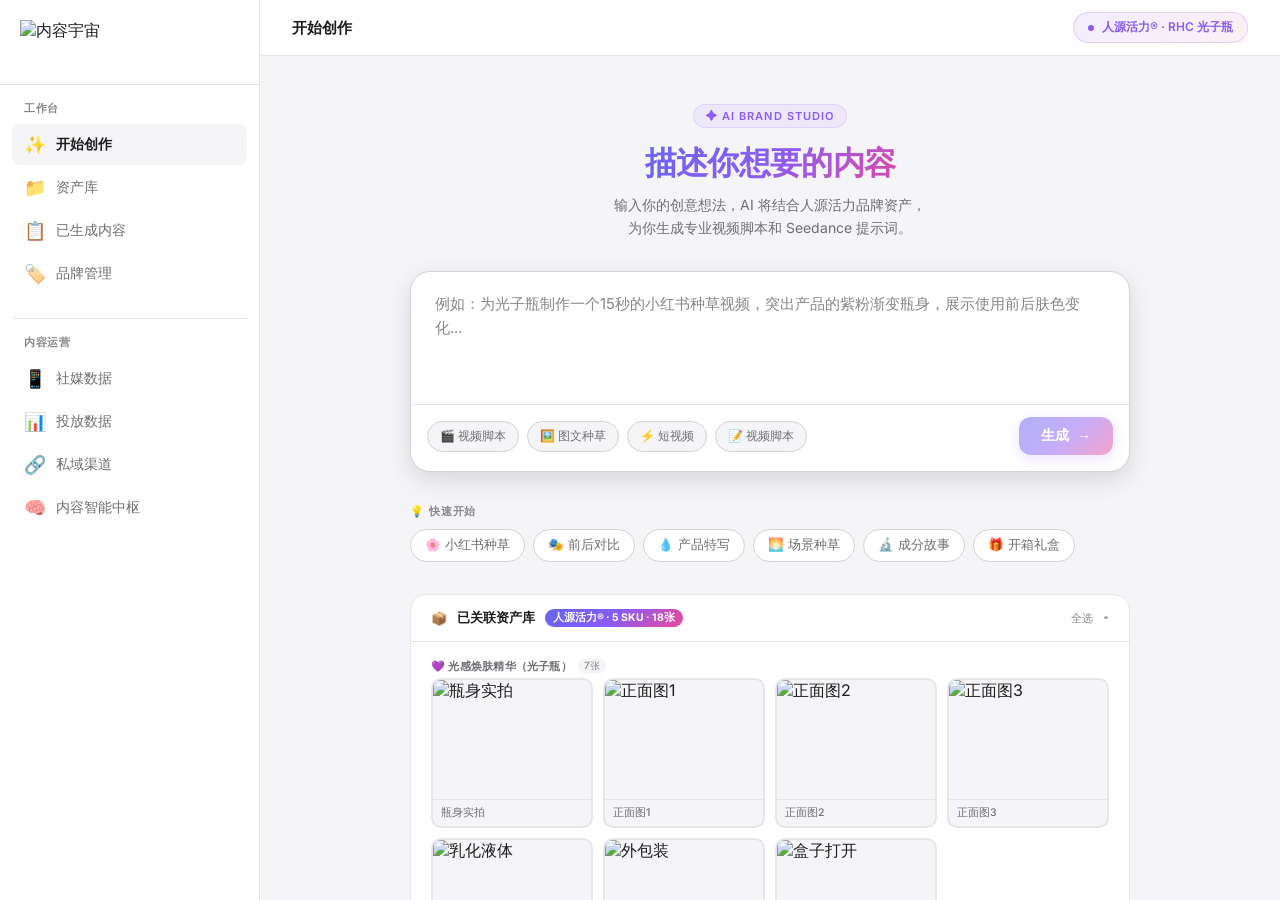
==== commit a698a65c: "v1.1: OpenClaw小源集成 + 投放指标完善 + 品牌管理动态化 - 脚本生成/分镜生成/洞察报告改用小源(OpenClaw)，自动fallback到Claude LLM - 投放数据表头新" ====
--- a/creation.html
+++ b/creation.html
@@ -615,8 +615,8 @@
         <span>私域渠道</span>
       </div>
       <div class="nav-item" data-page="user-mgmt" onclick="navigateTo('user-mgmt')">
-        <span class="nav-icon">👤</span>
-        <span>用户管理</span>
+        <span class="nav-icon">🧠</span>
+        <span>内容智能中枢</span>
       </div>
     </div>
   </nav>
@@ -818,10 +818,78 @@
             <div class="asset-check">✓</div>
           </div>
         </div>
+
+        <!-- 胶原丰唇小金条（唇部精华）-->
+        <div class="asset-sku-group"><div class="asset-sku-label">💋 胶原丰唇小金条 <span class="asset-sku-count">4张</span></div></div>
+        <div class="asset-grid">
+          <div class="asset-card" id="asset-cb01" onclick="toggleAsset('cb01')">
+            <img src="https://vlc-bmc-media-storage-global.bluemediacdn.com/blueai_media_storage/1746837956497416/task-612189354042851333/5e63844c-5992-4aeb-809e-da0b8b878802.png" alt="白底图" loading="lazy" />
+            <div class="asset-card-label">白底图</div>
+            <div class="asset-check">✓</div>
+          </div>
+          <div class="asset-card" id="asset-cb02" onclick="toggleAsset('cb02')">
+            <img src="https://bmc-media-storage.tos-s3-cn-beijing.volces.com/blueai_media_storage/1746837956497416/task-612196986484948997/lip_model_frame.jpg" alt="模特展示" loading="lazy" />
+            <div class="asset-card-label">模特展示</div>
+            <div class="asset-check">✓</div>
+          </div>
+          <div class="asset-card" id="asset-cb03" onclick="toggleAsset('cb03')">
+            <img src="https://bmc-media-storage.tos-s3-cn-beijing.volces.com/blueai_media_storage/1746837956497416/task-612197016885264389/lip_f1.jpg" alt="产品细节" loading="lazy" />
+            <div class="asset-card-label">产品细节</div>
+            <div class="asset-check">✓</div>
+          </div>
+          <div class="asset-card" id="asset-cb04" onclick="toggleAsset('cb04')">
+            <img src="https://bmc-media-storage.tos-s3-cn-beijing.volces.com/blueai_media_storage/1746837956497416/task-612197052687843333/lip_f2.jpg" alt="使用演示" loading="lazy" />
+            <div class="asset-card-label">使用演示</div>
+            <div class="asset-check">✓</div>
+          </div>
+        </div>
+
+        <!-- 精雕瓶（紧塑童颜水光精华液）-->
+        <div class="asset-sku-group"><div class="asset-sku-label">🧴 精雕瓶 <span class="asset-sku-count">4张</span></div></div>
+        <div class="asset-grid">
+          <div class="asset-card" id="asset-jd01" onclick="toggleAsset('jd01')">
+            <img src="https://vlc-bmc-media-storage-global.bluemediacdn.com/blueai_media_storage/1746837956497416/task-612193348882530309/jingdiao_white_外盒.jpg" alt="外盒白底图" loading="lazy" />
+            <div class="asset-card-label">外盒白底图</div>
+            <div class="asset-check">✓</div>
+          </div>
+          <div class="asset-card" id="asset-jd02" onclick="toggleAsset('jd02')">
+            <img src="https://vlc-bmc-media-storage-global.bluemediacdn.com/blueai_media_storage/1746837956497416/task-612193363965247493/jingdiao_white_冻干球.png" alt="冻干球白底图" loading="lazy" />
+            <div class="asset-card-label">冻干球白底图</div>
+            <div class="asset-check">✓</div>
+          </div>
+          <div class="asset-card" id="asset-jd03" onclick="toggleAsset('jd03')">
+            <img src="https://vlc-bmc-media-storage-global.bluemediacdn.com/blueai_media_storage/1746837956497416/task-612193387755339781/jingdiao_white_精华液.jpg" alt="精华液白底图" loading="lazy" />
+            <div class="asset-card-label">精华液白底图</div>
+            <div class="asset-check">✓</div>
+          </div>
+          <div class="asset-card" id="asset-jd04" onclick="toggleAsset('jd04')">
+            <img src="https://vlc-bmc-media-storage-global.bluemediacdn.com/blueai_media_storage/1746837956497416/task-612193421292994575/jingdiao_white_小样外盒.jpg" alt="小样外盒" loading="lazy" />
+            <div class="asset-card-label">小样外盒</div>
+            <div class="asset-check">✓</div>
+          </div>
+        </div>
+
+        <!-- 微晶盖章头 -->
+        <div class="asset-sku-group"><div class="asset-sku-label">💎 微晶盖章头 <span class="asset-sku-count">3张</span></div></div>
+        <div class="asset-grid">
+          <div class="asset-card" id="asset-gz08" onclick="toggleAsset('gz08')">
+            <img src="https://vlc-bmc-media-storage-global.bluemediacdn.com/blueai_media_storage/1746837956497416/task-612193455753396229/gaizhangtou_white_1.png" alt="白底图1" loading="lazy" />
+            <div class="asset-card-label">白底图1</div>
+            <div class="asset-check">✓</div>
+          </div>
+          <div class="asset-card" id="asset-gz09" onclick="toggleAsset('gz09')">
+            <img src="https://vlc-bmc-media-storage-global.bluemediacdn.com/blueai_media_storage/1746837956497416/task-612193481338650629/gaizhangtou_white_2.jpg" alt="白底图2" loading="lazy" />
+            <div class="asset-card-label">白底图2</div>
+            <div class="asset-check">✓</div>
+          </div>
+          <div class="asset-card" id="asset-gz10" onclick="toggleAsset('gz10')">
+            <img src="https://vlc-bmc-media-storage-global.bluemediacdn.com/blueai_media_storage/1746837956497416/task-612193505464287247/gaizhangtou_white_combo.jpg" alt="盖章头+精雕瓶" loading="lazy" />
+            <div class="asset-card-label">盖章头+精雕瓶</div>
+            <div class="asset-check">✓</div>
+          </div>
+        </div>
       </div>
     </div>
-
-    <!-- Result Area -->
     <div class="result-area" id="resultArea">
       <div class="result-card">
         <div class="result-header">
@@ -858,28 +926,42 @@
 
 const assetMeta = {
   // 光感焕肤精华（光子瓶）
-  'gz01': { sku: '光子瓶', label: '瓶身实拍', url: 'https://vlc-bmc-media-storage-global.bluemediacdn.com/blueai_media_storage/1746837956497416/task-611208167203799055/光子瓶-瓶身1.jpg' },
-  'gz02': { sku: '光子瓶', label: '正面图1', url: 'https://bmc-media-storage.tos-s3-cn-beijing.volces.com/blueai_media_storage/1746837956497416/task-610310185155559439/product1.png' },
-  'gz03': { sku: '光子瓶', label: '正面图2', url: 'https://bmc-media-storage.tos-s3-cn-beijing.volces.com/blueai_media_storage/1746837956497416/task-610310207804801039/product2.png' },
-  'gz04': { sku: '光子瓶', label: '正面图3', url: 'https://bmc-media-storage.tos-s3-cn-beijing.volces.com/blueai_media_storage/1746837956497416/task-610310228860207119/product3.png' },
-  'gz05': { sku: '光子瓶', label: '乳化液体', url: 'https://vlc-bmc-media-storage-global.bluemediacdn.com/blueai_media_storage/1746837956497416/task-612037061129535503/80eae667-bdd2-419e-b027-970e049bbfcb.jpg' },
-  'gz06': { sku: '光子瓶', label: '外包装', url: 'https://vlc-bmc-media-storage-global.bluemediacdn.com/blueai_media_storage/1746837956497416/task-612037118759272453/92246334-9228-4f7a-a059-94306850a329.jpg' },
-  'gz07': { sku: '光子瓶', label: '盒子打开', url: 'https://vlc-bmc-media-storage-global.bluemediacdn.com/blueai_media_storage/1746837956497416/task-612037147901296645/87bc1e3e-94fa-41aa-a857-10eb5e97ae37.jpg' },
+  'gz01': { sku: '光子瓶', label: '瓶身实拍', scene: '磨砂玻璃滴管瓶实拍，紫蓝→粉紫→乳白渐变瓶身，适合产品特写开场', url: 'https://vlc-bmc-media-storage-global.bluemediacdn.com/blueai_media_storage/1746837956497416/task-611208167203799055/光子瓶-瓶身1.jpg' },
+  'gz02': { sku: '光子瓶', label: '正面图1', scene: '光子瓶产品正面展示，白底干净，适合品牌露出和产品介绍镜头', url: 'https://bmc-media-storage.tos-s3-cn-beijing.volces.com/blueai_media_storage/1746837956497416/task-610310185155559439/product1.png' },
+  'gz03': { sku: '光子瓶', label: '正面图2', scene: '光子瓶正面角度2，白底，适合多角度轮播或切换镜头', url: 'https://bmc-media-storage.tos-s3-cn-beijing.volces.com/blueai_media_storage/1746837956497416/task-610310207804801039/product2.png' },
+  'gz04': { sku: '光子瓶', label: '正面图3', scene: '光子瓶正面角度3，白底，适合结尾产品定格', url: 'https://bmc-media-storage.tos-s3-cn-beijing.volces.com/blueai_media_storage/1746837956497416/task-610310228860207119/product3.png' },
+  'gz05': { sku: '光子瓶', label: '乳化液体', scene: '光子瓶摇晃后双相乳化液体状态特写，展示"摇一摇激活"使用仪式感', url: 'https://vlc-bmc-media-storage-global.bluemediacdn.com/blueai_media_storage/1746837956497416/task-612037061129535503/80eae667-bdd2-419e-b027-970e049bbfcb.jpg' },
+  'gz06': { sku: '光子瓶', label: '外包装', scene: '光子瓶外包装盒，适合开箱/拆快递场景', url: 'https://vlc-bmc-media-storage-global.bluemediacdn.com/blueai_media_storage/1746837956497416/task-612037118759272453/92246334-9228-4f7a-a059-94306850a329.jpg' },
+  'gz07': { sku: '光子瓶', label: '盒子打开', scene: '光子瓶包装盒打开内部展示，适合开箱揭晓/惊喜感场景', url: 'https://vlc-bmc-media-storage-global.bluemediacdn.com/blueai_media_storage/1746837956497416/task-612037147901296645/87bc1e3e-94fa-41aa-a857-10eb5e97ae37.jpg' },
   // 焕活修护冻干面膜
-  'dm01': { sku: '冻干面膜', label: '白底主图', url: 'https://vlc-bmc-media-storage-global.bluemediacdn.com/blueai_media_storage/1746837956497416/task-611155631985917957/白底图.png' },
-  'dm02': { sku: '冻干面膜', label: '上脸效果', url: 'https://vlc-bmc-media-storage-global.bluemediacdn.com/blueai_media_storage/1746837956497416/task-611474576492199941/542212f1b0584947be5c8eca9d0ebfa4.jpg' },
-  'dm03': { sku: '冻干面膜', label: '场景展示1', url: 'https://vlc-bmc-media-storage-global.bluemediacdn.com/blueai_media_storage/1746837956497416/task-611295500565479429/img_v3_02c1_5df1cdc5-f39c-4ca9-9161-cd393cbe514g.png' },
-  'dm04': { sku: '冻干面膜', label: '场景展示2', url: 'https://vlc-bmc-media-storage-global.bluemediacdn.com/blueai_media_storage/1746837956497416/task-611295500498370565/img_v3_02c1_adc3e52d-2001-41e5-85f0-5ad4a46a836g_MIDDLE.png' },
+  'dm01': { sku: '冻干面膜', label: '白底主图', scene: '冻干面膜正装产品白底图，适合产品展示和品牌露出', url: 'https://vlc-bmc-media-storage-global.bluemediacdn.com/blueai_media_storage/1746837956497416/task-611155631985917957/白底图.png' },
+  'dm02': { sku: '冻干面膜', label: '上脸效果', scene: '模特敷冻干面膜上脸效果图，适合使用演示和效果展示场景', url: 'https://vlc-bmc-media-storage-global.bluemediacdn.com/blueai_media_storage/1746837956497416/task-611474576492199941/542212f1b0584947be5c8eca9d0ebfa4.jpg' },
+  'dm03': { sku: '冻干面膜', label: '场景展示1', scene: '冻干面膜产品场景氛围图，适合生活方式/护肤仪式感场景', url: 'https://vlc-bmc-media-storage-global.bluemediacdn.com/blueai_media_storage/1746837956497416/task-611295500565479429/img_v3_02c1_5df1cdc5-f39c-4ca9-9161-cd393cbe514g.png' },
+  'dm04': { sku: '冻干面膜', label: '场景展示2', scene: '冻干面膜另一个场景氛围图，适合氛围感和品牌质感镜头', url: 'https://vlc-bmc-media-storage-global.bluemediacdn.com/blueai_media_storage/1746837956497416/task-611295500498370565/img_v3_02c1_adc3e52d-2001-41e5-85f0-5ad4a46a836g_MIDDLE.png' },
   // 鎏金抗衰次抛精华
-  'cp01': { sku: '次抛精华', label: '场景展示1', url: 'https://vlc-bmc-media-storage-global.bluemediacdn.com/blueai_media_storage/1746837956497416/task-611155632103358479/img_v3_02vm_b50e3e12-6d87-4cd9-92c9-a8a51b0cb21g.png' },
-  'cp02': { sku: '次抛精华', label: '场景展示2', url: 'https://vlc-bmc-media-storage-global.bluemediacdn.com/blueai_media_storage/1746837956497416/task-611329537828978703/img_v3_02vm_d452bd5f-efe8-498c-bdc3-dfa23d50aa6g.png' },
-  'cp03': { sku: '次抛精华', label: '场景展示3', url: 'https://vlc-bmc-media-storage-global.bluemediacdn.com/blueai_media_storage/1746837956497416/task-611329537828978693/img_v3_02vn_89048105-3288-4f31-96c4-219e62aca18g.png' },
+  'cp01': { sku: '次抛精华', label: '场景展示1', scene: '次抛精华产品场景展示，金色鎏金质感，适合高端抗衰定位的开场', url: 'https://vlc-bmc-media-storage-global.bluemediacdn.com/blueai_media_storage/1746837956497416/task-611155632103358479/img_v3_02vm_b50e3e12-6d87-4cd9-92c9-a8a51b0cb21g.png' },
+  'cp02': { sku: '次抛精华', label: '场景展示2', scene: '次抛精华场景图2，高端氛围感，适合品牌调性展示', url: 'https://vlc-bmc-media-storage-global.bluemediacdn.com/blueai_media_storage/1746837956497416/task-611329537828978703/img_v3_02vm_d452bd5f-efe8-498c-bdc3-dfa23d50aa6g.png' },
+  'cp03': { sku: '次抛精华', label: '场景展示3', scene: '次抛精华场景图3，适合结尾定格或品牌slogan搭配', url: 'https://vlc-bmc-media-storage-global.bluemediacdn.com/blueai_media_storage/1746837956497416/task-611329537828978693/img_v3_02vn_89048105-3288-4f31-96c4-219e62aca18g.png' },
   // 玫瑰淡纹提拉眼油
-  'yy01': { sku: '眼油', label: '正装白底图', url: 'https://vlc-bmc-media-storage-global.bluemediacdn.com/blueai_media_storage/1746837956497416/task-611150507687280655/人源活力-玫瑰淡纹提拉眼油.png' },
-  'yy02': { sku: '眼油', label: '小样产品图', url: 'https://vlc-bmc-media-storage-global.bluemediacdn.com/blueai_media_storage/1746837956497416/task-611461650855231503/眼油小样.png' },
+  'yy01': { sku: '眼油', label: '正装白底图', scene: '眼油正装产品白底图，适合产品展示镜头', url: 'https://vlc-bmc-media-storage-global.bluemediacdn.com/blueai_media_storage/1746837956497416/task-611150507687280655/人源活力-玫瑰淡纹提拉眼油.png' },
+  'yy02': { sku: '眼油', label: '小样产品图', scene: '眼油小样产品图，适合小样试用/赠品介绍场景', url: 'https://vlc-bmc-media-storage-global.bluemediacdn.com/blueai_media_storage/1746837956497416/task-611461650855231503/眼油小样.png' },
   // 寡肽修护冻干球
-  'dq01': { sku: '冻干球', label: '套装白底图', url: 'https://vlc-bmc-media-storage-global.bluemediacdn.com/blueai_media_storage/1746837956497416/task-611155632002695173/白底.jpg' },
-  'dq02': { sku: '冻干球', label: '单瓶产品图', url: 'https://vlc-bmc-media-storage-global.bluemediacdn.com/blueai_media_storage/1746837956497416/task-611474678447341573/单瓶.png' },
+  'dq01': { sku: '冻干球', label: '套装白底图', scene: '冻干球套装白底图（含多瓶），适合产品全貌展示', url: 'https://vlc-bmc-media-storage-global.bluemediacdn.com/blueai_media_storage/1746837956497416/task-611155632002695173/白底.jpg' },
+  'dq02': { sku: '冻干球', label: '单瓶产品图', scene: '冻干球单瓶特写，球状冻干剂型清晰可见，适合产品细节展示', url: 'https://vlc-bmc-media-storage-global.bluemediacdn.com/blueai_media_storage/1746837956497416/task-611474678447341573/单瓶.png' },
+  // 胶原丰唇小金条（唇部精华）
+  'cb01': { sku: '唇部精华', label: '白底图', scene: '小金条唇部精华白底图，金色管身，适合产品展示和品牌露出', url: 'https://vlc-bmc-media-storage-global.bluemediacdn.com/blueai_media_storage/1746837956497416/task-612189354042851333/5e63844c-5992-4aeb-809e-da0b8b878802.png' },
+  'cb02': { sku: '唇部精华', label: '模特展示', scene: '模特手持小金条展示，金色刷头清晰可见，适合真人种草/推荐场景', url: 'https://bmc-media-storage.tos-s3-cn-beijing.volces.com/blueai_media_storage/1746837956497416/task-612196986484948997/lip_model_frame.jpg' },
+  'cb03': { sku: '唇部精华', label: '产品细节', scene: '手持小金条近距离展示，可见产品文字和刷头细节，适合成分/功效讲解镜头', url: 'https://bmc-media-storage.tos-s3-cn-beijing.volces.com/blueai_media_storage/1746837956497416/task-612197016885264389/lip_f1.jpg' },
+  'cb04': { sku: '唇部精华', label: '使用演示', scene: '模特涂抹唇部精华使用演示，适合使用教程/效果展示场景', url: 'https://bmc-media-storage.tos-s3-cn-beijing.volces.com/blueai_media_storage/1746837956497416/task-612197052687843333/lip_f2.jpg' },
+  // 精雕瓶（紧塑童颜水光精华液）
+  'jd01': { sku: '精雕瓶', label: '外盒白底图', scene: '精雕瓶主品外盒白底图，适合开箱和产品介绍场景', url: 'https://vlc-bmc-media-storage-global.bluemediacdn.com/blueai_media_storage/1746837956497416/task-612193348882530309/jingdiao_white_外盒.jpg' },
+  'jd02': { sku: '精雕瓶', label: '冻干球白底图', scene: '精雕瓶冻干球白底图，球状剂型，适合核心成分展示', url: 'https://vlc-bmc-media-storage-global.bluemediacdn.com/blueai_media_storage/1746837956497416/task-612193363965247493/jingdiao_white_冻干球.png' },
+  'jd03': { sku: '精雕瓶', label: '精华液白底图', scene: '精雕瓶配套精华液白底图，适合搭配使用步骤讲解', url: 'https://vlc-bmc-media-storage-global.bluemediacdn.com/blueai_media_storage/1746837956497416/task-612193387755339781/jingdiao_white_精华液.jpg' },
+  'jd04': { sku: '精雕瓶', label: '小样外盒', scene: '精雕瓶小样外盒白底图，适合试用装/赠品介绍', url: 'https://vlc-bmc-media-storage-global.bluemediacdn.com/blueai_media_storage/1746837956497416/task-612193421292994575/jingdiao_white_小样外盒.jpg' },
+  // 微晶盖章头
+  'gz08': { sku: '微晶盖章头', label: '白底图1', scene: '微晶盖章头白底展示图，微晶导入仪器，适合工具/科技感介绍', url: 'https://vlc-bmc-media-storage-global.bluemediacdn.com/blueai_media_storage/1746837956497416/task-612193455753396229/gaizhangtou_white_1.png' },
+  'gz09': { sku: '微晶盖章头', label: '白底图2', scene: '微晶盖章头白底图另一角度，适合多角度展示', url: 'https://vlc-bmc-media-storage-global.bluemediacdn.com/blueai_media_storage/1746837956497416/task-612193481338650629/gaizhangtou_white_2.jpg' },
+  'gz10': { sku: '微晶盖章头', label: '盖章头+精雕瓶', scene: '微晶盖章头与精雕瓶组合白底图，展示搭配使用场景，适合套装推荐', url: 'https://vlc-bmc-media-storage-global.bluemediacdn.com/blueai_media_storage/1746837956497416/task-612193505464287247/gaizhangtou_white_combo.jpg' },
 };
 
 // ========== PROMPT INPUT ==========
@@ -1010,14 +1092,14 @@
   const modeMap = { video: 'video_script', image: 'xiaohongshu', short: 'short_video' };
   const apiMode = modeMap[mode] || 'video_script';
 
-  // Build asset context for the prompt
+  // Build asset context with rich scene descriptions for LLM
   let assetContext = '';
   if (assets.length > 0) {
     const assetDescs = assets.map(id => {
       const a = assetMeta[id];
-      return a ? `${a.sku}-${a.label}` : id;
+      return a ? `- ${a.sku}·${a.label}：${a.scene || a.label}` : id;
     });
-    assetContext = `\n\n可用素材：${assetDescs.join('、')}`;
+    assetContext = `\n\n已选素材及场景描述：\n${assetDescs.join('\n')}`;
   }
 
   // === Step 1: AI generates Seedance prompt / copy ===
@@ -1136,6 +1218,11 @@
   const imageUrls = assets.map(id => assetMeta[id]?.url).filter(Boolean);
   const videoPrompt = prompt.length > 300 ? prompt.slice(0, 300) + '...' : prompt;
 
+  // Derive SKU name from selected assets
+  const skuSet = new Set();
+  assets.forEach(id => { if (assetMeta[id]) skuSet.add(assetMeta[id].sku); });
+  const skuName = skuSet.size > 0 ? [...skuSet].join('、') : '';
+
   try {
     const formData = new FormData();
     formData.append('prompt', videoPrompt);
@@ -1153,6 +1240,30 @@
     videoStatusEl.textContent = `⏳ 视频生成中... (任务 ${currentVideoTaskId.slice(0, 8)})`;
     videoProgEl.style.width = '10%';
     setProgress(60);
+
+    // Create content-task record so it appears in "已生成内容"
+    let contentTaskId = null;
+    try {
+      const ctForm = new FormData();
+      ctForm.append('title', (selectedMode === 'storyboard' ? '分镜任务' : '视频任务') + ' · ' + (skuName || '未知') + ' · ' + new Date().toLocaleDateString('zh-CN'));
+      ctForm.append('brand', '人源活力');
+      ctForm.append('sku', skuName);
+      ctForm.append('script', prompt);
+      ctForm.append('segments', JSON.stringify([{
+        segment_id: '1',
+        title: skuName ? skuName + ' 视频' : '视频片段',
+        prompt: videoPrompt,
+        api_type: 'reference2video',
+        duration: 10,
+        status: 'submitted',
+        seedance_task_id: currentVideoTaskId,
+        video_url: null,
+        image_urls: imageUrls
+      }]));
+      const ctResp = await fetch('/api/content-tasks', { method: 'POST', body: ctForm });
+      const ctData = await ctResp.json();
+      if (ctData.success) contentTaskId = ctData.task?.task_id;
+    } catch (e) { console.error('Failed to create content task:', e); }
 
     // Start polling
     let pollCount = 0;
@@ -1182,6 +1293,13 @@
               </div>
             `;
           }
+          // Update content-task segment status
+          if (contentTaskId) {
+            fetch(`/api/content-tasks/${contentTaskId}/segments/1/status`, {
+              method: 'POST', headers: {'Content-Type': 'application/json'},
+              body: JSON.stringify({ status: 'completed', video_url: videoUrl || '' })
+            }).catch(() => {});
+          }
           isGenerating = false;
           document.getElementById('generateBtn').disabled = false;
 
@@ -1189,6 +1307,12 @@
           clearInterval(videoPollingTimer); videoPollingTimer = null;
           videoStatusEl.textContent = '❌ 视频生成失败，请重试';
           setStatus('文案已生成，视频失败', false);
+          if (contentTaskId) {
+            fetch(`/api/content-tasks/${contentTaskId}/segments/1/status`, {
+              method: 'POST', headers: {'Content-Type': 'application/json'},
+              body: JSON.stringify({ status: 'failed' })
+            }).catch(() => {});
+          }
           isGenerating = false;
           document.getElementById('generateBtn').disabled = false;
 
@@ -1227,6 +1351,10 @@
 
   const assets = Array.from(selectedAssets);
   const imageUrls = assets.map(id => assetMeta[id]?.url).filter(Boolean);
+  const assetDescs = assets.map(id => {
+    const a = assetMeta[id];
+    return a ? { url: a.url, sku: a.sku, label: a.label, scene: a.scene || a.label } : null;
+  }).filter(Boolean);
   const skuSet = new Set();
   assets.forEach(id => { if (assetMeta[id]) skuSet.add(assetMeta[id].sku); });
   const skuName = skuSet.size === 1 ? [...skuSet][0] : [...skuSet].join('、') || '光子瓶';
@@ -1237,6 +1365,7 @@
     formData.append('brand', '人源活力');
     formData.append('sku', skuName);
     formData.append('asset_urls', JSON.stringify(imageUrls));
+    formData.append('asset_descriptions', JSON.stringify(assetDescs));
     formData.append('aspect_ratio', '9:16');
 
     const resp = await fetch('/api/generate/storyboard', { method: 'POST', body: formData });
@@ -1469,6 +1598,30 @@
 
         if (allDone || Object.values(segDone).every(Boolean)) {
           clearInterval(pollTimer);
+          const completedSegs = segments.filter((_, i) => segDone[segments[i]?.segment_id]);
+          if (completedSegs.length >= 2) {
+            // Auto-concat multiple segments
+            setStatus('🔗 正在拼接成片...', true);
+            setProgress(95);
+            try {
+              const concatResp = await fetch(`/api/content-tasks/${taskId}/concat`, { method: 'POST' });
+              const concatData = await concatResp.json();
+              if (concatData.success && concatData.final_video_url) {
+                const container = document.getElementById('storyboardVideoResults');
+                container.innerHTML = `
+                  <div style="margin-bottom:16px;padding:16px;background:linear-gradient(135deg,rgba(99,102,241,0.08),rgba(139,92,246,0.08));border:1px solid rgba(139,92,246,0.2);border-radius:12px;">
+                    <div style="font-size:14px;font-weight:700;margin-bottom:10px;">🎬 成片视频</div>
+                    <video controls style="width:100%;max-width:320px;border-radius:8px;" muted>
+                      <source src="${concatData.final_video_url}" type="video/mp4">
+                    </video>
+                    <div style="margin-top:8px;display:flex;gap:8px;">
+                      <a href="${concatData.final_video_url}" target="_blank" class="result-btn" style="text-decoration:none;font-size:12px;">📥 下载成片</a>
+                    </div>
+                  </div>
+                ` + container.innerHTML;
+              }
+            } catch(e) { /* concat failed, segments still available individually */ }
+          }
           setProgress(100);
           setStatus('🎉 全部视频生成完成！', false);
           isGenerating = false;
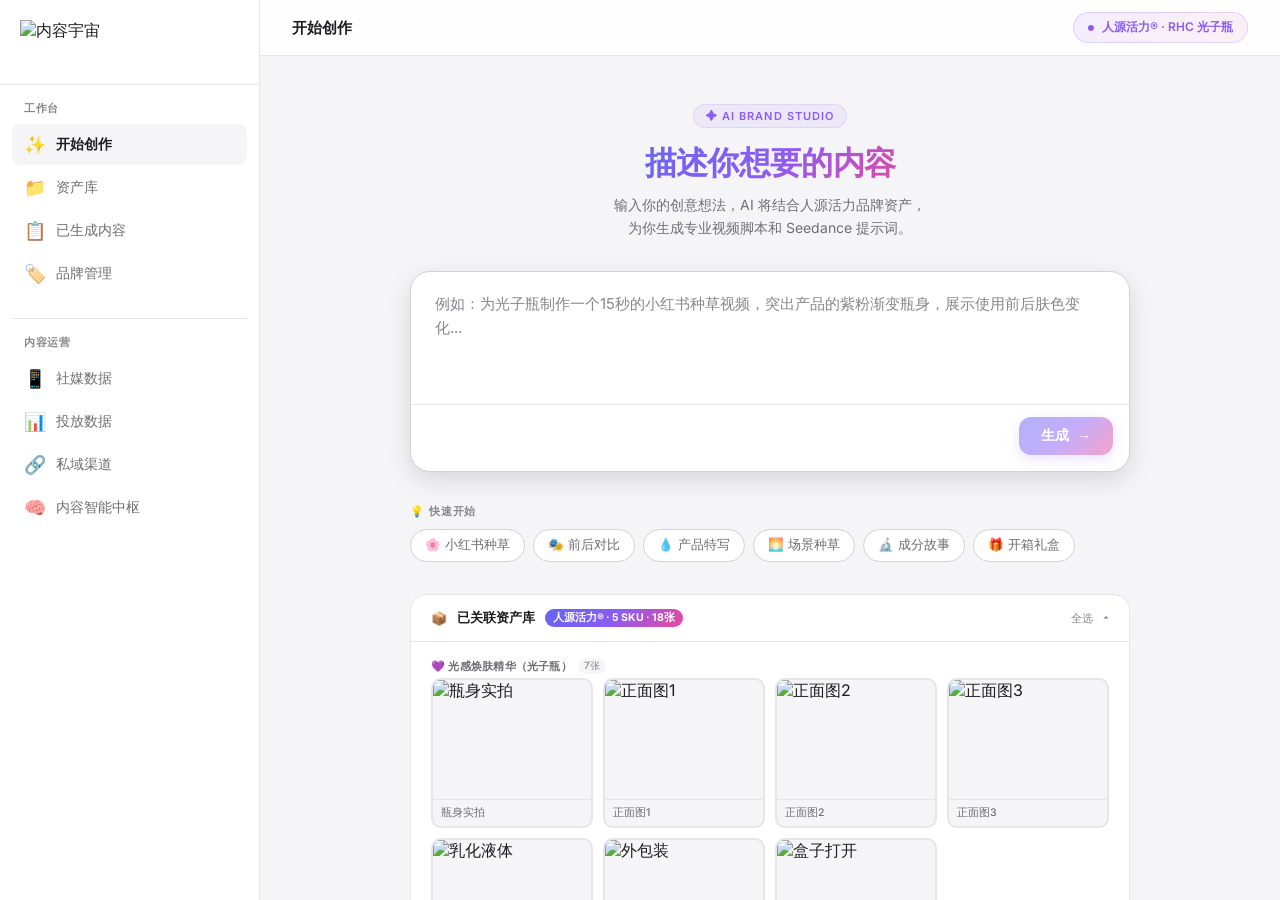
==== commit c872c00b: "v1.2: 后端模块化重构 + 创作流程统一 + 投放指标修复 ## 后端重构 - server.py 拆分为 backend/ 模块化架构 (config, persistence, routers" ====
--- a/creation.html
+++ b/creation.html
@@ -664,10 +664,6 @@
         ></textarea>
         <div class="prompt-footer">
           <div class="prompt-actions">
-            <div class="action-chip" id="chipVideo" onclick="toggleMode('video')">🎬 视频脚本</div>
-            <div class="action-chip" id="chipImage" onclick="toggleMode('image')">🖼️ 图文种草</div>
-            <div class="action-chip" id="chipShort" onclick="toggleMode('short')">⚡ 短视频</div>
-            <div class="action-chip" id="chipStoryboard" onclick="toggleMode('storyboard')">📝 视频脚本</div>
           </div>
           <button class="generate-btn" id="generateBtn" onclick="generate()" disabled>
             <span>生成</span>
@@ -920,7 +916,6 @@
 
 <script>
 // ========== STATE ==========
-let selectedMode = null;
 let selectedAssets = new Set();
 let isGenerating = false;
 
@@ -976,20 +971,6 @@
   document.getElementById('promptInput').focus();
 }
 
-// ========== MODE TOGGLE ==========
-function toggleMode(mode) {
-  if (selectedMode === mode) {
-    selectedMode = null;
-    document.getElementById('chip' + mode.charAt(0).toUpperCase() + mode.slice(1)).classList.remove('active');
-  } else {
-    ['video','image','short','storyboard'].forEach(m => {
-      document.getElementById('chip' + m.charAt(0).toUpperCase() + m.slice(1)).classList.remove('active');
-    });
-    selectedMode = mode;
-    document.getElementById('chip' + mode.charAt(0).toUpperCase() + mode.slice(1)).classList.add('active');
-  }
-}
-
 // ========== ASSET TOGGLE ==========
 function toggleAsset(id) {
   const card = document.getElementById('asset-' + id);
@@ -1060,11 +1041,6 @@
   const prompt = document.getElementById('promptInput').value.trim();
   if (!prompt) return;
 
-  // Branch: storyboard mode goes to generateStoryboard
-  if (selectedMode === 'storyboard') {
-    return generateStoryboard(prompt);
-  }
-
   isGenerating = true;
   document.getElementById('generateBtn').disabled = true;
   currentVideoTaskId = null;
@@ -1076,21 +1052,16 @@
   resultArea.classList.add('show');
   resultArea.scrollIntoView({ behavior: 'smooth', block: 'nearest' });
 
-  setStatus('✍️ AI 正在生成提示词...', true);
+  setStatus('🧴 小源正在生成脚本...', true);
   setProgress(5);
   document.getElementById('resultBody').innerHTML = `<div class="result-prompt-out" id="streamOutput" style="white-space:pre-wrap;font-size:13px;line-height:1.7;"></div>`;
 
-  const mode = selectedMode || 'video';
   const assets = Array.from(selectedAssets);
 
   // Determine SKU from selected assets
   const skuSet = new Set();
   assets.forEach(id => { if (assetMeta[id]) skuSet.add(assetMeta[id].sku); });
   const skuName = skuSet.size === 1 ? [...skuSet][0] : [...skuSet].join('、') || '光子瓶';
-
-  // Map mode to API mode param
-  const modeMap = { video: 'video_script', image: 'xiaohongshu', short: 'short_video' };
-  const apiMode = modeMap[mode] || 'video_script';
 
   // Build asset context with rich scene descriptions for LLM
   let assetContext = '';
@@ -1102,13 +1073,12 @@
     assetContext = `\n\n已选素材及场景描述：\n${assetDescs.join('\n')}`;
   }
 
-  // === Step 1: AI generates Seedance prompt / copy ===
+  // === Step 1: 小源 generates script ===
   try {
     const formData = new FormData();
     formData.append('prompt', prompt + assetContext);
     formData.append('brand', '人源活力');
     formData.append('sku', skuName);
-    formData.append('mode', apiMode);
 
     const resp = await fetch('/api/generate/copy', { method: 'POST', body: formData });
     if (!resp.ok) throw new Error(`HTTP ${resp.status}`);
@@ -1141,7 +1111,7 @@
     }
 
     setProgress(50);
-    setStatus('✅ 提示词生成完成 — 请检查并修改', false);
+    setStatus('✅ 脚本生成完成 — 请检查后确认生成视频', false);
 
   } catch(err) {
     setStatus('⚠️ 生成失败: ' + err.message, false);
@@ -1152,26 +1122,28 @@
   }
 
   // === Show editable result + confirm button ===
-  renderEditableResult(mode, assets);
+  renderEditableResult(assets);
   isGenerating = false;
   document.getElementById('generateBtn').disabled = false;
 }
 
-function renderEditableResult(mode, assets) {
-  const modeLabel = { video: '🎬 Seedance 视频提示词', image: '🖼️ 小红书图文种草', short: '⚡ 短视频脚本' }[mode] || '🎬 Seedance 视频提示词';
-
+function renderEditableResult(assets) {
   let assetChips = '';
   assets.forEach(id => {
     const a = assetMeta[id];
     if (a) assetChips += `<div class="result-sku-chip"><img src="${a.url}" alt="${a.label}"/>${a.sku}·${a.label}</div>`;
   });
 
-  const canGenVideo = (mode === 'video' || mode === 'short') && assets.length > 0;
+  const canGenVideo = assets.length > 0;
+  const duration = estimateDuration(generatedCopyText);
+  const segCount = Math.max(1, Math.ceil(duration / 15));
+  const durationHint = `预估口播 ${duration}秒，${segCount > 1 ? `将拆分为 ${segCount} 段 × 15秒` : '单段 15秒视频'}`;
 
   document.getElementById('resultBody').innerHTML = `
-    <div style="font-size:11px;font-weight:600;text-transform:uppercase;letter-spacing:0.08em;color:var(--text-muted);margin-bottom:10px;">${modeLabel}</div>
-    <div style="font-size:12px;color:var(--text-secondary);margin-bottom:8px;">👇 你可以直接编辑下方提示词，修改后再确认生成</div>
-    <textarea id="editablePrompt" style="width:100%;min-height:180px;padding:14px;border:1.5px solid var(--border);border-radius:10px;font-size:13px;line-height:1.7;font-family:inherit;resize:vertical;transition:border-color 0.2s;" onfocus="this.style.borderColor='var(--rhc-purple)'" onblur="this.style.borderColor='var(--border)'">${escapeHtml(generatedCopyText)}</textarea>
+    <div style="font-size:11px;font-weight:600;text-transform:uppercase;letter-spacing:0.08em;color:var(--text-muted);margin-bottom:10px;">🧴 小源 · 视频脚本</div>
+    <div style="font-size:12px;color:var(--text-secondary);margin-bottom:8px;">👇 你可以直接编辑下方脚本，修改后再确认生成视频</div>
+    <textarea id="editablePrompt" style="width:100%;min-height:180px;padding:14px;border:1.5px solid var(--border);border-radius:10px;font-size:13px;line-height:1.7;font-family:inherit;resize:vertical;transition:border-color 0.2s;" onfocus="this.style.borderColor='var(--rhc-purple)'" onblur="this.style.borderColor='var(--border)'" oninput="updateDurationHint()">${escapeHtml(generatedCopyText)}</textarea>
+    <div id="durationHint" style="font-size:11px;color:var(--text-muted);margin-top:6px;">⏱ ${durationHint}</div>
     ${assetChips.length > 0 ? `<div style="font-size:11px;font-weight:600;color:var(--text-muted);margin:12px 0 8px;">📦 关联素材（将作为参考图）</div><div class="result-image-row">${assetChips}</div>` : ''}
     <div class="result-actions" style="margin-top:16px;">
       ${canGenVideo ? `<button class="result-btn primary" onclick="confirmAndGenerate()" id="confirmGenBtn">🎬 确认并生成视频</button>` : ''}
@@ -1188,6 +1160,54 @@
   `;
 }
 
+function updateDurationHint() {
+  const text = document.getElementById('editablePrompt').value;
+  const duration = estimateDuration(text);
+  const segCount = Math.max(1, Math.ceil(duration / 15));
+  const hint = `预估口播 ${duration}秒，${segCount > 1 ? `将拆分为 ${segCount} 段 × 15秒` : '单段 15秒视频'}`;
+  const el = document.getElementById('durationHint');
+  if (el) el.textContent = '⏱ ' + hint;
+}
+
+// === Duration estimation & auto-segmentation ===
+function estimateDuration(text) {
+  const chars = text.replace(/[^\u4e00-\u9fff\w]/g, '').length;
+  return Math.max(10, Math.ceil(chars / 4));
+}
+
+function makeSegment(id, text, imageUrls) {
+  return {
+    segment_id: String(id), title: '片段' + id,
+    api_type: 'reference2video', duration: 15,
+    prompt: text.slice(0, 300),
+    negative_prompt: '', image_urls: imageUrls,
+    seedance_task_id: null, video_url: null, status: 'pending'
+  };
+}
+
+function splitTextToSegments(text, imageUrls) {
+  const totalDuration = estimateDuration(text);
+  if (totalDuration <= 15) {
+    return [makeSegment(1, text, imageUrls)];
+  }
+  const charsPerSeg = 60;
+  const segments = [];
+  const sentences = text.split(/(?<=[。！？\n])/g).filter(s => s.trim());
+  let currentChunk = '', segId = 1;
+  for (const sent of sentences) {
+    if (currentChunk.length + sent.length > charsPerSeg && currentChunk.length > 0) {
+      segments.push(makeSegment(segId++, currentChunk.trim(), imageUrls));
+      currentChunk = sent;
+    } else {
+      currentChunk += sent;
+    }
+  }
+  if (currentChunk.trim()) {
+    segments.push(makeSegment(segId++, currentChunk.trim(), imageUrls));
+  }
+  return segments.length > 0 ? segments : [makeSegment(1, text.slice(0, 300), imageUrls)];
+}
+
 // === Step 2: User confirms and triggers Seedance ===
 async function confirmAndGenerate() {
   const editedPrompt = document.getElementById('editablePrompt').value.trim();
@@ -1195,14 +1215,25 @@
 
   generatedCopyText = editedPrompt;
   const assets = Array.from(selectedAssets);
+  const imageUrls = assets.map(id => assetMeta[id]?.url).filter(Boolean);
   const confirmBtn = document.getElementById('confirmGenBtn');
   if (confirmBtn) { confirmBtn.disabled = true; confirmBtn.textContent = '⏳ 提交中...'; }
 
-  // Show video section
-  document.getElementById('videoSection').style.display = 'block';
-  document.getElementById('videoSection').scrollIntoView({ behavior: 'smooth', block: 'nearest' });
-
-  await startVideoGeneration(editedPrompt, assets);
+  const totalDuration = estimateDuration(editedPrompt);
+
+  if (totalDuration <= 15) {
+    // Short text: single segment, use original simple flow
+    document.getElementById('videoSection').style.display = 'block';
+    document.getElementById('videoSection').scrollIntoView({ behavior: 'smooth', block: 'nearest' });
+    await startVideoGeneration(editedPrompt, assets);
+  } else {
+    // Long text: auto-split into 15s segments → multi-segment flow → concat
+    const segments = splitTextToSegments(editedPrompt, imageUrls);
+    const skuSet = new Set();
+    assets.forEach(id => { if (assetMeta[id]) skuSet.add(assetMeta[id].sku); });
+    const skuName = [...skuSet].join('、') || '';
+    await submitMultiSegments(segments, skuName, editedPrompt);
+  }
 }
 
 async function startVideoGeneration(prompt, assets) {
@@ -1227,7 +1258,7 @@
     const formData = new FormData();
     formData.append('prompt', videoPrompt);
     formData.append('image_urls', JSON.stringify(imageUrls));
-    formData.append('duration', '10');
+    formData.append('duration', '15');
     formData.append('ratio', '9:16');
     formData.append('model', '2.0');
     formData.append('audio', 'true');
@@ -1245,7 +1276,7 @@
     let contentTaskId = null;
     try {
       const ctForm = new FormData();
-      ctForm.append('title', (selectedMode === 'storyboard' ? '分镜任务' : '视频任务') + ' · ' + (skuName || '未知') + ' · ' + new Date().toLocaleDateString('zh-CN'));
+      ctForm.append('title', '视频任务 · ' + (skuName || '未知') + ' · ' + new Date().toLocaleDateString('zh-CN'));
       ctForm.append('brand', '人源活力');
       ctForm.append('sku', skuName);
       ctForm.append('script', prompt);
@@ -1254,7 +1285,7 @@
         title: skuName ? skuName + ' 视频' : '视频片段',
         prompt: videoPrompt,
         api_type: 'reference2video',
-        duration: 10,
+        duration: 15,
         status: 'submitted',
         seedance_task_id: currentVideoTaskId,
         video_url: null,
@@ -1335,146 +1366,27 @@
   }
 }
 
-// ========== STORYBOARD MODE ==========
-async function generateStoryboard(script) {
-  isGenerating = true;
-  document.getElementById('generateBtn').disabled = true;
-  generatedCopyText = '';
-
-  const resultArea = document.getElementById('resultArea');
-  resultArea.classList.add('show');
-  resultArea.scrollIntoView({ behavior: 'smooth', block: 'nearest' });
-
-  setStatus('🎬 AI 正在生成分镜方案...', true);
-  setProgress(5);
-  document.getElementById('resultBody').innerHTML = `<div class="result-prompt-out" id="streamOutput" style="white-space:pre-wrap;font-size:13px;line-height:1.7;"></div>`;
-
-  const assets = Array.from(selectedAssets);
-  const imageUrls = assets.map(id => assetMeta[id]?.url).filter(Boolean);
-  const assetDescs = assets.map(id => {
-    const a = assetMeta[id];
-    return a ? { url: a.url, sku: a.sku, label: a.label, scene: a.scene || a.label } : null;
-  }).filter(Boolean);
-  const skuSet = new Set();
-  assets.forEach(id => { if (assetMeta[id]) skuSet.add(assetMeta[id].sku); });
-  const skuName = skuSet.size === 1 ? [...skuSet][0] : [...skuSet].join('、') || '光子瓶';
-
+async function submitMultiSegments(segments, skuName, script, storyboard) {
   try {
     const formData = new FormData();
-    formData.append('script', script);
+    formData.append('title', (segments.length > 1 ? '多段任务' : '视频任务') + ' · ' + (skuName || '未知') + ' · ' + new Date().toLocaleDateString('zh-CN'));
     formData.append('brand', '人源活力');
     formData.append('sku', skuName);
-    formData.append('asset_urls', JSON.stringify(imageUrls));
-    formData.append('asset_descriptions', JSON.stringify(assetDescs));
-    formData.append('aspect_ratio', '9:16');
-
-    const resp = await fetch('/api/generate/storyboard', { method: 'POST', body: formData });
-    if (!resp.ok) throw new Error(`HTTP ${resp.status}`);
-
-    const reader = resp.body.getReader();
-    const decoder = new TextDecoder();
-    const outputEl = document.getElementById('streamOutput');
-    let buffer = '';
-
-    while (true) {
-      const { done, value } = await reader.read();
-      if (done) break;
-      buffer += decoder.decode(value, { stream: true });
-      const lines = buffer.split('\n');
-      buffer = lines.pop();
-      for (const line of lines) {
-        if (!line.startsWith('data: ')) continue;
-        const data = line.slice(6).trim();
-        if (data === '[DONE]') break;
-        try {
-          const parsed = JSON.parse(data);
-          if (parsed.error) throw new Error(parsed.error);
-          if (parsed.text) {
-            generatedCopyText += parsed.text;
-            outputEl.textContent = generatedCopyText;
-            setProgress(Math.min(45, 5 + generatedCopyText.length / 30));
-          }
-        } catch(e) { /* skip */ }
-      }
-    }
-
-    setProgress(50);
-    setStatus('✅ 分镜方案生成完成 — 请检查编辑后确认', false);
-
-  } catch(err) {
-    setStatus('⚠️ 生成失败: ' + err.message, false);
-    document.getElementById('resultBody').innerHTML = `<div style="color:#ef4444;font-size:13px;">错误：${err.message}</div>`;
-    isGenerating = false;
-    document.getElementById('generateBtn').disabled = false;
-    return;
-  }
-
-  // Show editable storyboard + confirm button
-  renderStoryboardResult(script, skuName, imageUrls);
-  isGenerating = false;
-  document.getElementById('generateBtn').disabled = false;
-}
-
-function renderStoryboardResult(originalScript, skuName, imageUrls) {
-  // Store params globally so the confirm button can access them without inline string escaping
-  window._storyboardParams = { originalScript, skuName, imageUrls };
-
-  const assets = Array.from(selectedAssets);
-  let assetChips = '';
-  assets.forEach(id => {
-    const a = assetMeta[id];
-    if (a) assetChips += `<div class="result-sku-chip"><img src="${a.url}" alt="${a.label}"/>${a.sku}·${a.label}</div>`;
-  });
-
-  document.getElementById('resultBody').innerHTML = `
-    <div style="font-size:11px;font-weight:600;text-transform:uppercase;letter-spacing:0.08em;color:var(--text-muted);margin-bottom:10px;">📝 Seedance 分镜方案</div>
-    <div style="font-size:12px;color:var(--text-secondary);margin-bottom:8px;">👇 你可以编辑分镜方案，修改后点击「确认并创建任务」</div>
-    <textarea id="editablePrompt" style="width:100%;min-height:280px;padding:14px;border:1.5px solid var(--border);border-radius:10px;font-size:13px;line-height:1.7;font-family:inherit;resize:vertical;transition:border-color 0.2s;" onfocus="this.style.borderColor='var(--rhc-purple)'" onblur="this.style.borderColor='var(--border)'">${escapeHtml(generatedCopyText)}</textarea>
-    ${assetChips.length > 0 ? `<div style="font-size:11px;font-weight:600;color:var(--text-muted);margin:12px 0 8px;">📦 关联素材</div><div class="result-image-row">${assetChips}</div>` : ''}
-    <div class="result-actions" style="margin-top:16px;">
-      <button class="result-btn primary" onclick="confirmStoryboard()" id="confirmStoryboardBtn">📋 确认并创建任务</button>
-      <button class="result-btn primary" onclick="copyResult()">📋 复制文案</button>
-      <button class="result-btn" onclick="refine()">✦ 重新优化</button>
-      <button class="result-btn" onclick="resetResult()">↺ 重置</button>
-    </div>
-  `;
-}
-
-async function confirmStoryboard() {
-  const params = window._storyboardParams || {};
-  const originalScript = params.originalScript || '';
-  const skuName = params.skuName || '';
-  const imageUrls = params.imageUrls || [];
-
-  const storyboard = document.getElementById('editablePrompt').value.trim();
-  if (!storyboard) { alert('分镜内容为空'); return; }
-
-  const btn = document.getElementById('confirmStoryboardBtn');
-  if (btn) { btn.disabled = true; btn.textContent = '⏳ 创建中...'; }
-
-  const segments = parseStoryboardSegments(storyboard, imageUrls);
-
-  try {
-    // Step 1: Create content task
-    const formData = new FormData();
-    formData.append('title', '分镜任务 · ' + skuName + ' · ' + new Date().toLocaleDateString('zh-CN'));
-    formData.append('brand', '人源活力');
-    formData.append('sku', skuName);
-    formData.append('script', originalScript);
-    formData.append('storyboard', storyboard);
+    formData.append('script', script || '');
+    if (storyboard) formData.append('storyboard', storyboard);
     formData.append('segments', JSON.stringify(segments));
 
     const resp = await fetch('/api/content-tasks', { method: 'POST', body: formData });
     const data = await resp.json();
     if (!data.success) {
       alert('创建失败: ' + (data.detail || ''));
-      if (btn) { btn.disabled = false; btn.textContent = '📋 确认并创建任务'; }
+      isGenerating = false;
+      document.getElementById('generateBtn').disabled = false;
       return;
     }
 
     const taskId = data.task?.task_id || data.task_id;
 
-    // Step 2: Show segment progress UI (replace the result body)
     setStatus('🎬 正在提交视频生成...', true);
     setProgress(50);
 
@@ -1492,12 +1404,11 @@
     });
 
     document.getElementById('resultBody').innerHTML = `
-      <div style="font-size:11px;font-weight:600;text-transform:uppercase;letter-spacing:0.08em;color:var(--text-muted);margin-bottom:10px;">🎬 视频生成进度</div>
+      <div style="font-size:11px;font-weight:600;text-transform:uppercase;letter-spacing:0.08em;color:var(--text-muted);margin-bottom:10px;">🎬 视频生成进度（${segments.length}段 × 15秒）</div>
       <div id="segmentProgressList">${segHtml}</div>
       <div id="storyboardVideoResults" style="margin-top:16px;"></div>
     `;
 
-    // Step 3: Submit all segments
     const submitResp = await fetch(`/api/content-tasks/${taskId}/submit`, { method: 'POST' });
     const submitData = await submitResp.json();
     if (!submitData.success) {
@@ -1507,7 +1418,6 @@
 
     setProgress(60);
 
-    // Step 4: Poll each segment until all done
     const segIds = segments.map(s => s.segment_id);
     const segDone = {};
     segIds.forEach(id => { segDone[id] = false; });
@@ -1533,7 +1443,6 @@
               labelEl.textContent = '✅ 完成';
               labelEl.style.color = '#34c759';
               if (progEl) progEl.style.width = '100%';
-              // Add video player
               const container = document.getElementById('storyboardVideoResults');
               container.innerHTML += `
                 <div style="margin-bottom:12px;padding:12px;background:rgba(52,199,89,0.05);border:1px solid rgba(52,199,89,0.2);border-radius:10px;">
@@ -1569,7 +1478,6 @@
         const progress = 60 + (completedCount / segments.length) * 40;
         setProgress(progress);
 
-        // Also poll Seedance status for generating segments
         for (const seg of currentTask.segments) {
           if (seg.seedance_task_id && seg.status !== 'completed' && seg.status !== 'failed') {
             try {
@@ -1600,7 +1508,6 @@
           clearInterval(pollTimer);
           const completedSegs = segments.filter((_, i) => segDone[segments[i]?.segment_id]);
           if (completedSegs.length >= 2) {
-            // Auto-concat multiple segments
             setStatus('🔗 正在拼接成片...', true);
             setProgress(95);
             try {
@@ -1632,7 +1539,8 @@
 
   } catch(e) {
     alert('创建失败: ' + e.message);
-    if (btn) { btn.disabled = false; btn.textContent = '📋 确认并创建任务'; }
+    isGenerating = false;
+    document.getElementById('generateBtn').disabled = false;
   }
 }
 
